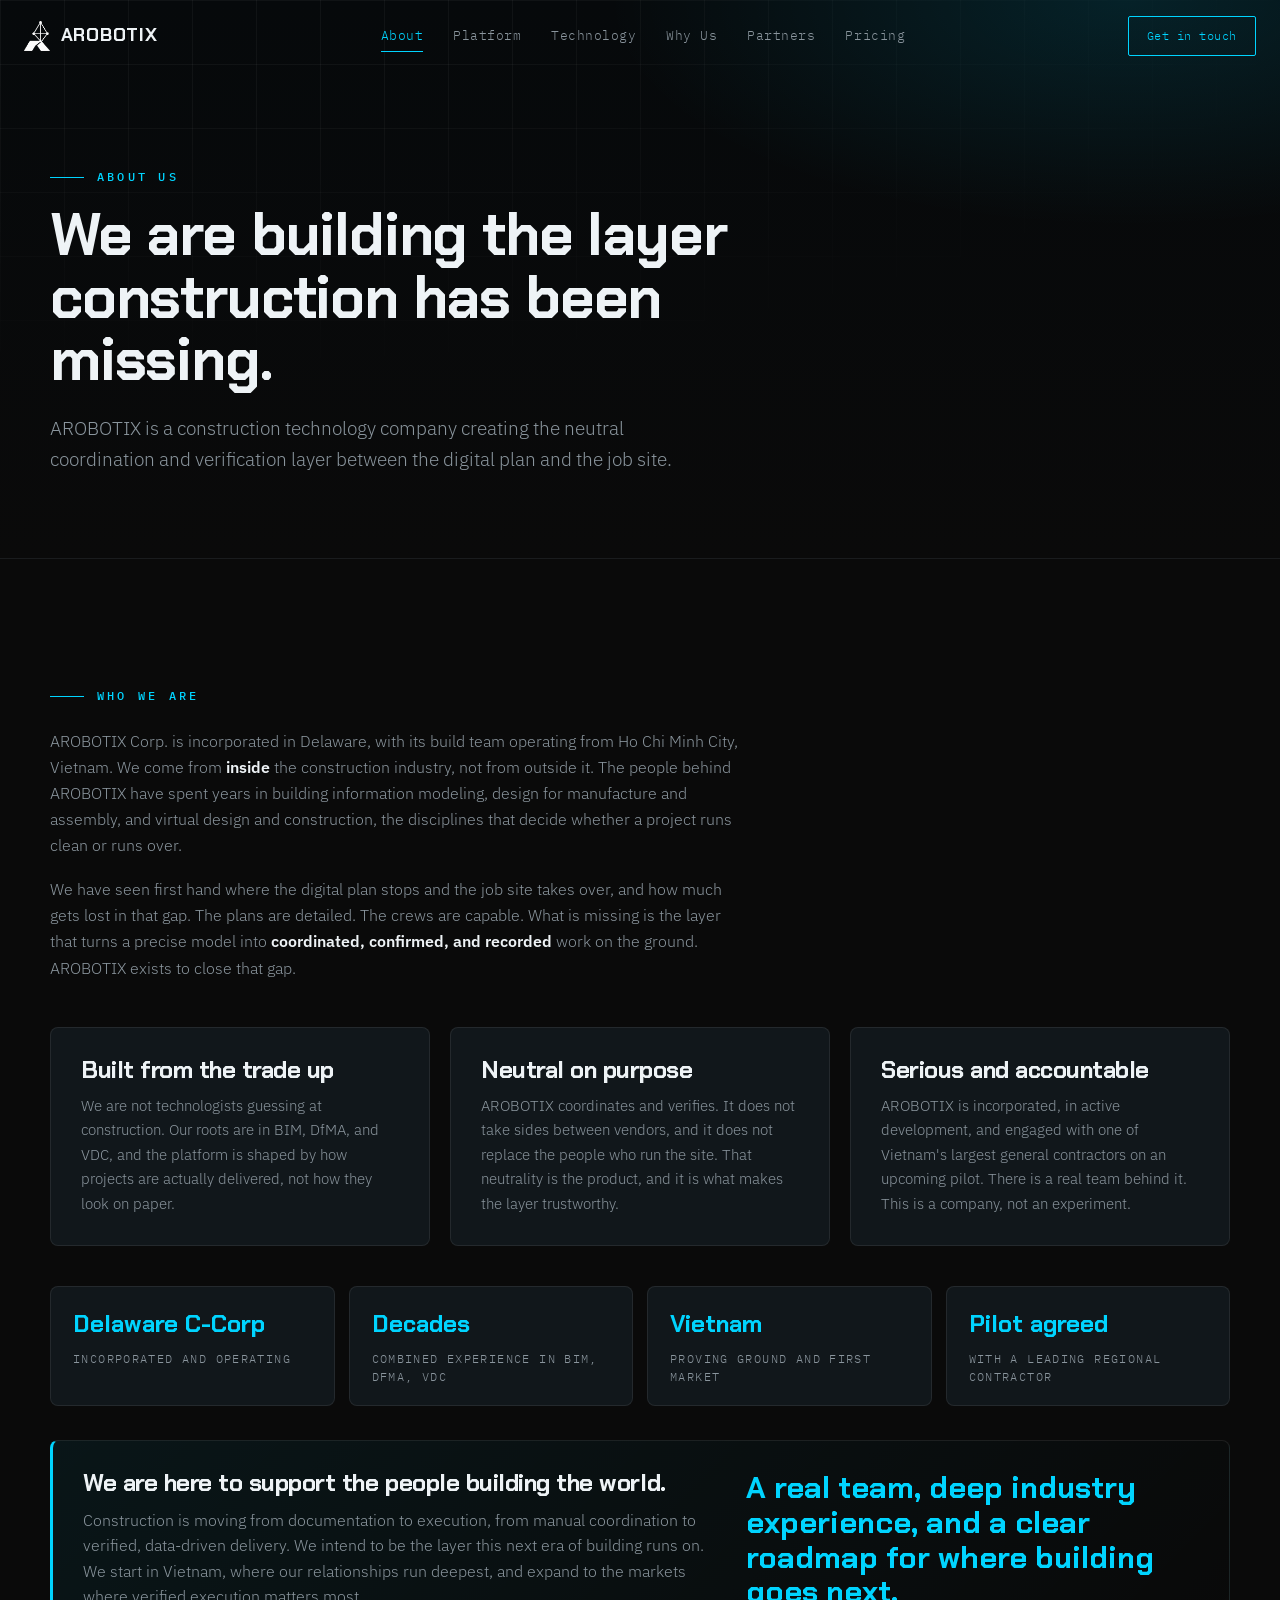
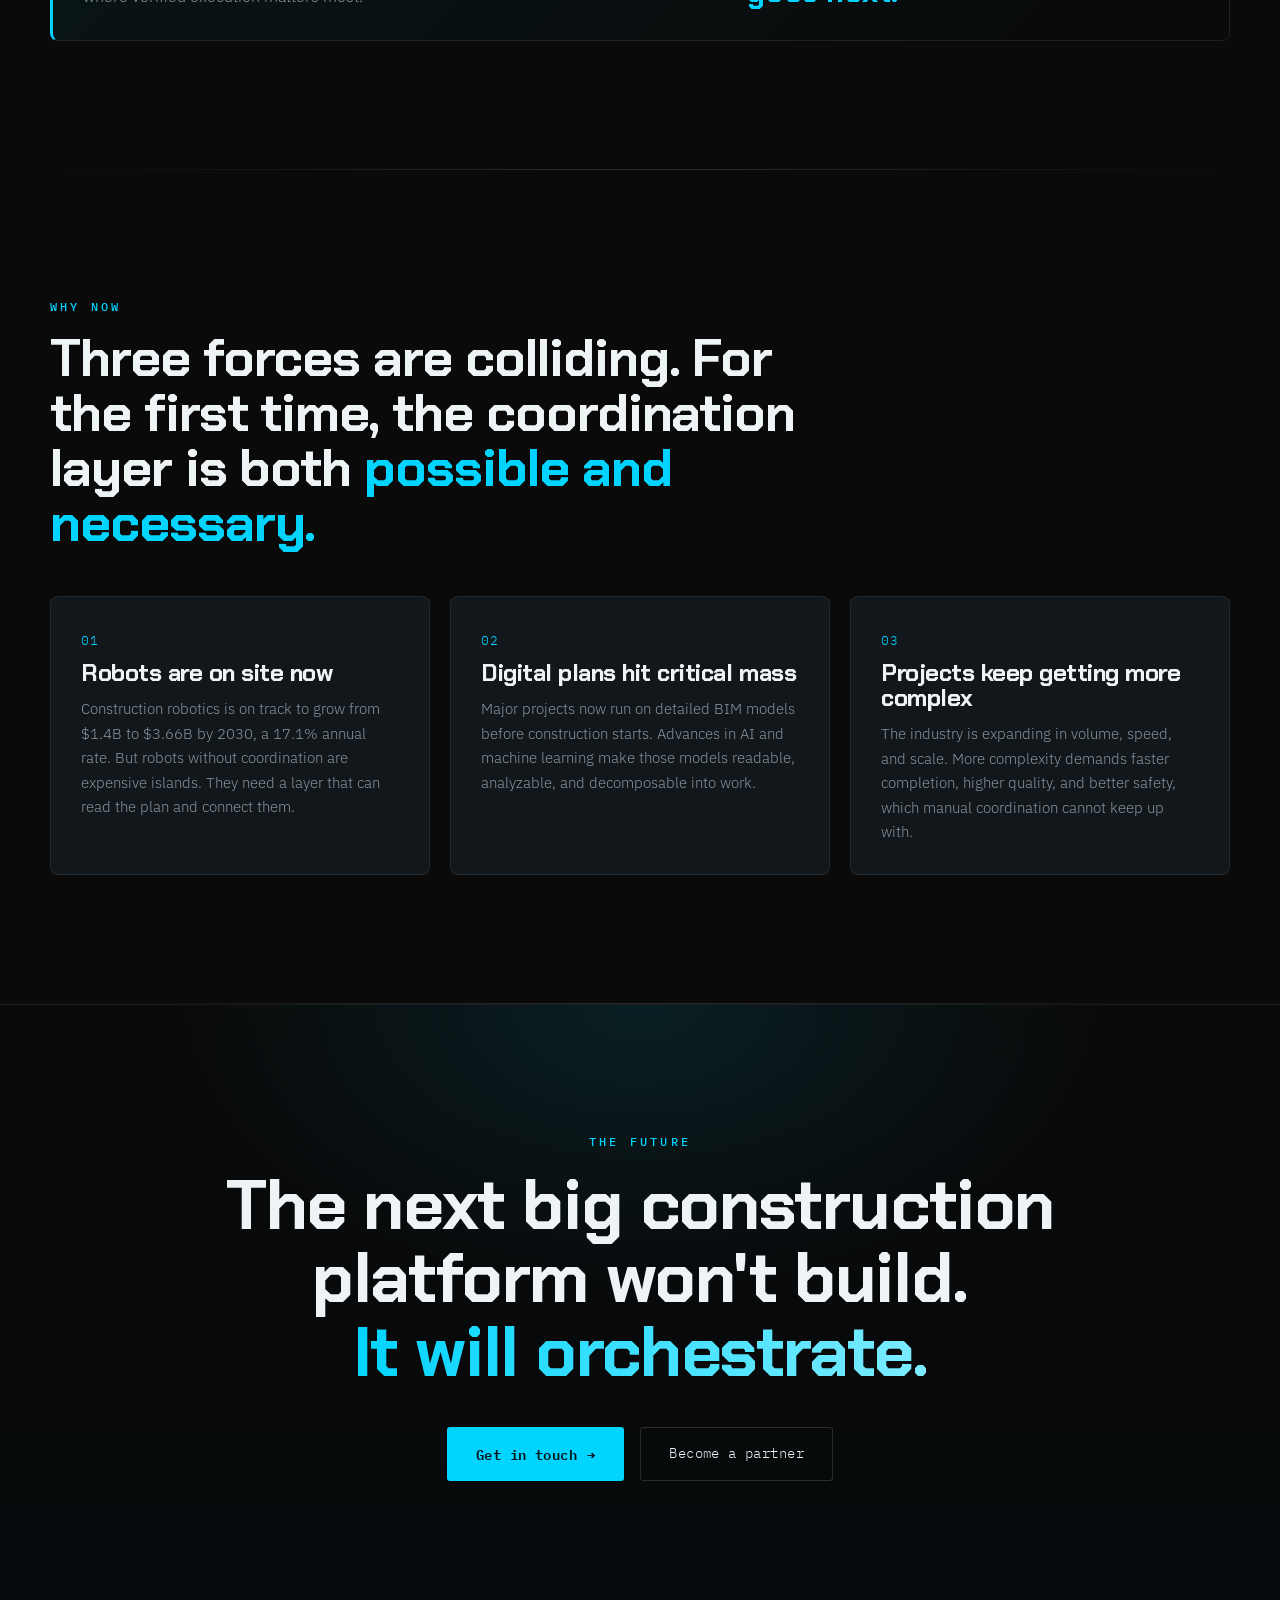
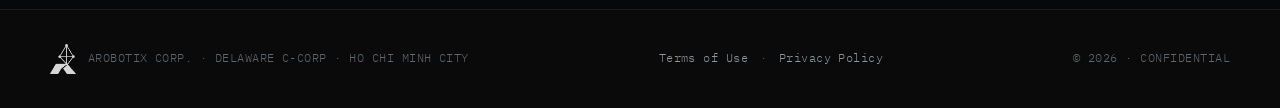
==== about.html @ 49798795 "Add files via upload" ====
<!DOCTYPE html>
<html lang="en">
<head>
<meta charset="UTF-8">
<meta name="viewport" content="width=device-width, initial-scale=1.0">
<title>AROBOTIX: About Us</title>
<meta name="description" content="Who we are: a construction technology company building the neutral coordination and verification layer between the digital plan and the job site.">
<!-- Favicon -->
<link rel="icon" type="image/svg+xml" href="icon.svg">
<link rel="icon" href="favicon.ico" sizes="any">
<link rel="icon" type="image/png" sizes="32x32" href="favicon-32.png">
<link rel="icon" type="image/png" sizes="16x16" href="favicon-16.png">
<link rel="icon" type="image/png" sizes="192x192" href="favicon-192.png">
<link rel="apple-touch-icon" sizes="180x180" href="apple-touch-icon.png">
<meta name="theme-color" content="#0a0a0a">

<!-- Open Graph (link preview) -->
<meta property="og:type" content="website">
<meta property="og:site_name" content="AROBOTIX">
<meta property="og:title" content="AROBOTIX: The Coordination Layer for Modern Construction">
<meta property="og:description" content="The plan says one thing, the site does another, and nobody can prove what happened. AROBOTIX is the neutral coordination and verification layer between the digital plan and the job site, creating a defensible record of what actually got built. As automation arrives on site, the same layer coordinates it too.">
<meta property="og:url" content="https://www.arobotix.com/">
<meta property="og:image" content="https://www.arobotix.com/arobotix-hero-poster.jpg">
<meta property="og:image:width" content="1280">
<meta property="og:image:height" content="720">
<meta property="og:image:alt" content="AROBOTIX: robots and machines on an automated construction site at night">

<!-- Twitter / X card -->
<meta name="twitter:card" content="summary_large_image">
<meta name="twitter:title" content="AROBOTIX: The Coordination Layer for Modern Construction">
<meta name="twitter:description" content="The neutral coordination and verification layer between the digital plan and the job site, with a defensible record of what actually got built.">
<meta name="twitter:image" content="https://www.arobotix.com/arobotix-hero-poster.jpg">
<link rel="preconnect" href="https://fonts.googleapis.com">
<link rel="preconnect" href="https://fonts.gstatic.com" crossorigin>
<link href="https://fonts.googleapis.com/css2?family=Chakra+Petch:wght@500;600;700&family=IBM+Plex+Mono:wght@400;500;600&family=IBM+Plex+Sans:wght@300;400;500;600&display=swap" rel="stylesheet">
<link rel="stylesheet" href="styles.css">
</head>
<body>
<!-- NAV -->
<nav id="nav">
  <a class="brand" href="index.html">
    <img src="arobotix-logo-white.png" alt="AROBOTIX logo">
    <span class="wordmark">AROBOTIX</span>
  </a>
  <div class="navlinks">
    <a href="about.html" class="active">About</a>
    <a href="platform.html">Platform</a>
    <a href="technology.html">Technology</a>
    <a href="why.html">Why Us</a>
    <a href="partners.html">Partners</a>
    <a href="pricing.html">Pricing</a>
  </div>
  <div class="nav-right">
    <a class="nav-cta" href="contact.html">Get in touch</a>
    <button class="nav-toggle" aria-label="Open menu" aria-expanded="false"><span></span><span></span><span></span></button>
  </div>
  <div class="mobile-menu" id="mobileMenu">
    <a href="about.html" class="active">About</a>
    <a href="platform.html">Platform</a>
    <a href="technology.html">Technology</a>
    <a href="why.html">Why Us</a>
    <a href="partners.html">Partners</a>
    <a href="pricing.html">Pricing</a>
    <a href="contact.html">Get in touch</a>
  </div>
</nav>
<!-- PAGE HERO -->
<header class="page-hero">
  <div class="wrap">
    <div class="kicker reveal in"><span class="ln"></span><span class="eyebrow">About Us</span></div>
    <h1 class="reveal in d1">We are building the layer construction has been missing.</h1>
    <p class="lead reveal in d2">AROBOTIX is a construction technology company creating the neutral coordination and verification layer between the digital plan and the job site.</p>
  </div>
</header>

<!-- WHO WE ARE -->
<section class="section">
  <div class="wrap">
    <div class="kicker reveal"><span class="ln"></span><span class="eyebrow">Who we are</span></div>
    <div class="prose reveal d1" style="margin-top:22px">
      <p>AROBOTIX Corp. is incorporated in Delaware, with its build team operating from Ho Chi Minh City, Vietnam. We come from <b>inside</b> the construction industry, not from outside it. The people behind AROBOTIX have spent years in building information modeling, design for manufacture and assembly, and virtual design and construction, the disciplines that decide whether a project runs clean or runs over.</p>
      <p>We have seen first hand where the digital plan stops and the job site takes over, and how much gets lost in that gap. The plans are detailed. The crews are capable. What is missing is the layer that turns a precise model into <b>coordinated, confirmed, and recorded</b> work on the ground. AROBOTIX exists to close that gap.</p>
    </div>

    <div class="grid g3" style="margin-top:46px">
      <div class="card reveal">
        <h3>Built from the trade up</h3>
        <p>We are not technologists guessing at construction. Our roots are in BIM, DfMA, and VDC, and the platform is shaped by how projects are actually delivered, not how they look on paper.</p>
      </div>
      <div class="card reveal d1">
        <h3>Neutral on purpose</h3>
        <p>AROBOTIX coordinates and verifies. It does not take sides between vendors, and it does not replace the people who run the site. That neutrality is the product, and it is what makes the layer trustworthy.</p>
      </div>
      <div class="card reveal d2">
        <h3>Serious and accountable</h3>
        <p>AROBOTIX is incorporated, in active development, and engaged with one of Vietnam's largest general contractors on an upcoming pilot. There is a real team behind it. This is a company, not an experiment.</p>
      </div>
    </div>

    <div class="statline reveal d1">
      <div class="s"><div class="k">Delaware C-Corp</div><div class="l">Incorporated and operating</div></div>
      <div class="s"><div class="k">Decades</div><div class="l">Combined experience in BIM, DfMA, VDC</div></div>
      <div class="s"><div class="k">Vietnam</div><div class="l">Proving ground and first market</div></div>
      <div class="s"><div class="k">Pilot agreed</div><div class="l">With a leading regional contractor</div></div>
    </div>

    <div class="gapbox reveal d1">
      <div>
        <h3 style="margin-bottom:12px">We are here to support the people building the world.</h3>
        <p style="color:var(--muted)">Construction is moving from documentation to execution, from manual coordination to verified, data-driven delivery. We intend to be the layer this next era of building runs on. We start in Vietnam, where our relationships run deepest, and expand to the markets where verified execution matters most.</p>
      </div>
      <div style="display:flex;align-items:center">
        <div class="big">A real team, deep industry experience, and a clear roadmap for where building goes next.</div>
      </div>
    </div>
  </div>
</section>

<div class="divider"></div>

<!-- WHY NOW -->
<section class="section" id="why">
  <div class="wrap">
    <div class="eyebrow reveal">Why Now</div>
    <h2 class="reveal d1" style="margin-top:14px;max-width:22ch">Three forces are colliding. For the first time, the coordination layer is both <span class="accent">possible and necessary.</span></h2>

    <div class="grid g3" style="margin-top:46px">
      <div class="card reveal">
        <span class="idx">01</span>
        <h3 style="margin-top:8px">Robots are on site now</h3>
        <p>Construction robotics is on track to grow from $1.4B to $3.66B by 2030, a 17.1% annual rate. But robots without coordination are expensive islands. They need a layer that can read the plan and connect them.</p>
      </div>
      <div class="card reveal d1">
        <span class="idx">02</span>
        <h3 style="margin-top:8px">Digital plans hit critical mass</h3>
        <p>Major projects now run on detailed BIM models before construction starts. Advances in AI and machine learning make those models readable, analyzable, and decomposable into work.</p>
      </div>
      <div class="card reveal d2">
        <span class="idx">03</span>
        <h3 style="margin-top:8px">Projects keep getting more complex</h3>
        <p>The industry is expanding in volume, speed, and scale. More complexity demands faster completion, higher quality, and better safety, which manual coordination cannot keep up with.</p>
      </div>
    </div>
  </div>
</section>

<div class="divider"></div>

<!-- CTA -->
<section class="section cta">
  <div class="wrap">
    <div class="eyebrow reveal" style="text-align:center">The Future</div>
    <h2 class="reveal d1" style="margin-top:18px">The next big construction platform won't build.<br><span class="grad">It will orchestrate.</span></h2>
    <div class="hero-actions reveal d2" style="justify-content:center;margin-top:38px">
      <a class="btn btn-primary" href="contact.html">Get in touch <span>&#8594;</span></a>
      <a class="btn btn-ghost" href="partners.html">Become a partner</a>
    </div>
  </div>
</section>
<footer>
  <div class="wrap">
    <span style="display:flex;align-items:center;gap:12px"><img src="arobotix-logo-white.png" alt="AROBOTIX" style="height:30px;width:auto;opacity:.85">AROBOTIX CORP. · DELAWARE C-CORP · HO CHI MINH CITY</span>
    <span class="legal"><a href="terms.html">Terms of Use</a> · <a href="privacy.html">Privacy Policy</a></span>
    <span>© 2026 · CONFIDENTIAL</span>
  </div>
</footer>
<script src="main.js"></script>
</body>
</html>
---- styles.css ----
:root{
  --bg:#0a0a0a;
  --bg-2:#0c1013;
  --surface:#11171b;
  --surface-2:#161d22;
  --line:rgba(255,255,255,.08);
  --line-2:rgba(255,255,255,.14);
  --accent:#00d4ff;
  --accent-deep:#0596b8;
  --text:#eef3f6;
  --muted:#8a959d;
  --muted-2:#5e676e;
  --danger:#ff5a6e;
  --ok:#39d98a;
  --maxw:1180px;
}
*{margin:0;padding:0;box-sizing:border-box}
html{scroll-behavior:smooth}
body{
  background:var(--bg);
  color:var(--text);
  font-family:'IBM Plex Sans',sans-serif;
  font-weight:300;
  line-height:1.6;
  -webkit-font-smoothing:antialiased;
  overflow-x:hidden;
}
::selection{background:var(--accent);color:#03161c}
a{color:inherit;text-decoration:none}
img{max-width:100%;display:block}

/* ---------- type ---------- */
.mono{font-family:'IBM Plex Mono',monospace}
.eyebrow{
  font-family:'IBM Plex Mono',monospace;
  font-size:.72rem;letter-spacing:.28em;text-transform:uppercase;
  color:var(--accent);font-weight:500;
}
h1,h2,h3{font-family:'Chakra Petch',sans-serif;font-weight:700;line-height:1.04;letter-spacing:-.02em}
h2{font-size:clamp(1.9rem,4.4vw,3.3rem)}
h3{font-size:clamp(1.15rem,2vw,1.5rem);font-weight:700}
.lead{font-size:clamp(1.02rem,1.5vw,1.22rem);color:var(--muted);font-weight:300;max-width:60ch}
.accent{color:var(--accent)}
.section{padding:clamp(70px,10vw,140px) 24px;position:relative}
.wrap{max-width:var(--maxw);margin:0 auto}
.divider{height:1px;background:linear-gradient(90deg,transparent,var(--line-2),transparent);max-width:var(--maxw);margin:0 auto}

/* ---------- reveal ---------- */
.reveal{opacity:0;transform:translateY(26px);transition:opacity .8s cubic-bezier(.2,.7,.2,1),transform .8s cubic-bezier(.2,.7,.2,1)}
.reveal.in{opacity:1;transform:none}
.reveal.d1{transition-delay:.08s}.reveal.d2{transition-delay:.16s}.reveal.d3{transition-delay:.24s}.reveal.d4{transition-delay:.32s}.reveal.d5{transition-delay:.4s}

/* ---------- nav ---------- */
nav{
  position:fixed;top:0;left:0;right:0;z-index:100;
  display:flex;align-items:center;justify-content:space-between;
  padding:16px 24px;
  transition:background .4s,backdrop-filter .4s,border-color .4s;
  border-bottom:1px solid transparent;
}
nav.scrolled{background:rgba(10,10,10,.72);backdrop-filter:blur(14px);border-bottom:1px solid var(--line)}
.brand{display:flex;align-items:center;gap:11px;font-family:'Chakra Petch',sans-serif;font-weight:700;letter-spacing:.04em;font-size:1.15rem}
.brand img{height:30px;width:auto;display:block}
.navlinks{display:flex;gap:30px;align-items:center}
.navlinks a{font-family:'IBM Plex Mono',monospace;font-size:.8rem;letter-spacing:.04em;color:var(--muted);transition:color .25s;position:relative}
.navlinks a::after{content:"";position:absolute;left:0;bottom:-6px;height:1px;width:0;background:var(--accent);transition:width .3s}
.navlinks a:hover{color:var(--text)}
.navlinks a:hover::after{width:100%}
.nav-cta{
  font-family:'IBM Plex Mono',monospace;font-size:.78rem;letter-spacing:.04em;
  border:1px solid var(--accent);color:var(--accent);padding:9px 18px;border-radius:2px;
  transition:all .25s;
}
.nav-cta:hover{background:var(--accent);color:#03161c;box-shadow:0 0 24px rgba(0,212,255,.4)}
@media(max-width:860px){.navlinks{display:none}}
@media(max-width:600px){
  nav{padding:12px 16px;gap:10px}
  .brand{font-size:1rem;gap:8px;min-width:0;flex:0 1 auto;overflow:hidden}
  .brand img{height:24px}
  .brand .wordmark{white-space:nowrap}
  .nav-cta{padding:8px 13px;font-size:.7rem;flex:0 0 auto;white-space:nowrap}
}
@media(max-width:380px){
  .brand .wordmark{display:none}
}

/* ---------- hero ---------- */
.hero{position:relative;min-height:100vh;display:flex;align-items:center;overflow:hidden}
.hero-media{position:absolute;inset:0;z-index:0}
.hero-media video,.hero-media .poster{
  position:absolute;inset:0;width:100%;height:100%;object-fit:cover;
}
.hero-media .poster{
  background:#06090b url('arobotix-hero-poster.jpg') center/cover no-repeat;
}
.hero-media::after{
  content:"";position:absolute;inset:0;
  background:
    radial-gradient(120% 80% at 75% 20%,rgba(0,212,255,.10),transparent 55%),
    linear-gradient(180deg,rgba(10,10,10,.55) 0%,rgba(10,10,10,.35) 35%,rgba(10,10,10,.78) 78%,var(--bg) 100%),
    linear-gradient(90deg,rgba(10,10,10,.85) 0%,rgba(10,10,10,.2) 55%,transparent 100%);
}
.hero-grid{position:absolute;inset:0;z-index:1;opacity:.5;
  background-image:linear-gradient(var(--line) 1px,transparent 1px),linear-gradient(90deg,var(--line) 1px,transparent 1px);
  background-size:64px 64px;
  mask-image:radial-gradient(120% 90% at 30% 40%,#000 30%,transparent 75%);
}
.scan{position:absolute;left:0;right:0;height:1px;z-index:1;
  background:linear-gradient(90deg,transparent,rgba(0,212,255,.55),transparent);
  animation:scan 7s linear infinite;opacity:.5}
@keyframes scan{0%{top:8%}100%{top:92%}}
.hero-inner{position:relative;z-index:2;max-width:var(--maxw);margin:0 auto;width:100%;padding:0 24px}
.hero-tag{display:flex;align-items:center;gap:14px;margin-bottom:26px}
.hero-tag .dot{width:7px;height:7px;border-radius:50%;background:var(--accent);box-shadow:0 0 14px var(--accent);animation:pulse 2.2s infinite}
.hero-tags{display:flex;flex-wrap:wrap;align-items:center;gap:6px 0;margin-top:30px;font-family:'IBM Plex Mono',monospace;font-size:.7rem;letter-spacing:.2em;text-transform:uppercase;color:var(--muted)}
.hero-tags .dot{width:7px;height:7px;border-radius:50%;background:var(--accent);box-shadow:0 0 14px var(--accent);animation:pulse 2.2s infinite;margin-right:14px;flex:0 0 auto}
.hero-tags b{font-weight:400;white-space:nowrap}
.hero-tags b:not(:last-child)::after{content:"·";color:var(--accent);margin:0 11px}
@keyframes pulse{0%,100%{opacity:1}50%{opacity:.35}}
.hero h1{font-size:clamp(2.1rem,5.4vw,4.1rem);max-width:28ch}
.hero h1 .grad{
  background:linear-gradient(100deg,var(--accent),#7eecff 60%,var(--accent));
  -webkit-background-clip:text;background-clip:text;color:transparent;
}
.hero-sub{margin-top:30px;font-size:clamp(1.02rem,1.7vw,1.32rem);color:#cdd6dc;max-width:62ch;font-weight:300}
.hero-sub b{color:var(--text);font-weight:600}
.hero-actions{margin-top:42px;display:flex;gap:16px;flex-wrap:wrap}
.btn{font-family:'IBM Plex Mono',monospace;font-size:.85rem;letter-spacing:.03em;padding:15px 28px;border-radius:3px;transition:all .25s;cursor:pointer;border:1px solid transparent;display:inline-flex;align-items:center;gap:10px}
.btn-primary{background:var(--accent);color:#03161c;font-weight:600}
.btn-primary:hover{box-shadow:0 0 30px rgba(0,212,255,.45);transform:translateY(-2px)}
.btn-ghost{border-color:var(--line-2);color:var(--text)}
.btn-ghost:hover{border-color:var(--accent);color:var(--accent)}
.hero-strip{position:absolute;bottom:0;left:0;right:0;z-index:2;border-top:1px solid var(--line);background:rgba(8,8,8,.4);backdrop-filter:blur(6px)}
.hero-strip .row{max-width:var(--maxw);margin:0 auto;display:flex;flex-wrap:wrap;gap:8px 30px;padding:16px 24px;font-family:'IBM Plex Mono',monospace;font-size:.72rem;letter-spacing:.18em;color:var(--muted);text-transform:uppercase}
.hero-strip .row span{display:flex;align-items:center;gap:30px}
.hero-strip .row b{color:var(--accent);font-weight:500}
.scroll-cue{position:absolute;bottom:64px;left:50%;transform:translateX(-50%);z-index:2;font-family:'IBM Plex Mono',monospace;font-size:.66rem;letter-spacing:.3em;color:var(--muted);text-transform:uppercase;display:flex;flex-direction:column;align-items:center;gap:8px;animation:bob 2.4s ease-in-out infinite}
@keyframes bob{0%,100%{transform:translate(-50%,0)}50%{transform:translate(-50%,8px)}}
@media(max-width:860px){.scroll-cue,.hero-strip{display:none}}
@media(max-width:860px){
  .hero{align-items:flex-start}
  .hero-inner{padding-top:104px;padding-bottom:60px}
}

/* ---------- cards ---------- */
.grid{display:grid;gap:20px}
.g3{grid-template-columns:repeat(3,1fr)}
.g2{grid-template-columns:repeat(2,1fr)}
@media(max-width:860px){.g3,.g2{grid-template-columns:1fr}}
.card{
  background:var(--surface);border:1px solid var(--line);border-radius:8px;padding:30px;
  position:relative;overflow:hidden;transition:transform .35s,border-color .35s,background .35s;
}
.card::before{content:"";position:absolute;top:0;left:0;right:0;height:1px;background:linear-gradient(90deg,transparent,var(--accent),transparent);opacity:0;transition:opacity .35s}
.card:hover{transform:translateY(-6px);border-color:var(--line-2);background:var(--surface-2)}
.card:hover::before{opacity:1}
.card .ic{width:42px;height:42px;border-radius:7px;display:flex;align-items:center;justify-content:center;background:rgba(0,212,255,.1);border:1px solid rgba(0,212,255,.25);margin-bottom:18px;color:var(--accent)}
.card h3{margin-bottom:10px}
.card p{color:var(--muted);font-size:.96rem}
.idx{font-family:'IBM Plex Mono',monospace;color:var(--accent);font-size:.8rem;letter-spacing:.1em}

/* ---------- problem ---------- */
.gapbox{margin-top:34px;background:linear-gradient(135deg,rgba(0,212,255,.06),transparent);border:1px solid var(--line);border-left:3px solid var(--accent);border-radius:8px;padding:30px;display:grid;grid-template-columns:1.4fr 1fr;gap:30px}
@media(max-width:860px){.gapbox{grid-template-columns:1fr}}
.gapbox .big{font-family:'Chakra Petch',sans-serif;font-weight:700;font-size:clamp(1.3rem,2.4vw,1.9rem);line-height:1.15;color:var(--accent)}

/* ---------- solution diagram ---------- */
.sol{display:grid;grid-template-columns:.85fr 1.15fr;gap:50px;align-items:center}
.sol-section{overflow:hidden}
.sol-media{position:absolute;inset:0;z-index:0}
.sol-media video,.sol-media .poster{position:absolute;inset:0;width:100%;height:100%;object-fit:cover}
.sol-media video{filter:contrast(1.07) saturate(1.1) brightness(1.07)}
.sol-media .poster{background:#06090b url('arobotix-solution-poster-v2.jpg') center/cover no-repeat}
.sol-media::after{content:"";position:absolute;inset:0;background:linear-gradient(180deg,rgba(10,10,10,.82) 0%,rgba(10,10,10,.5) 16%,rgba(10,10,10,.44) 50%,rgba(10,10,10,.5) 84%,rgba(10,10,10,.82) 100%),radial-gradient(120% 80% at 82% 28%,rgba(0,212,255,.08),transparent 55%)}
.sol-section .wrap{position:relative;z-index:1}
.sol-copy{background:rgba(8,11,13,.5);backdrop-filter:blur(4px);-webkit-backdrop-filter:blur(4px);border:1px solid var(--line);border-radius:12px;padding:26px}
@media(max-width:900px){.sol-copy{padding:20px}}
@media(max-width:900px){.sol{grid-template-columns:1fr;gap:34px}}
.flow{display:flex;flex-direction:column;gap:14px}
.flow-node{border:1px solid var(--line);border-radius:8px;padding:18px 22px;text-align:center;background:var(--surface);transition:all .3s;position:relative}
.flow-node .k{font-family:'IBM Plex Mono',monospace;font-size:.68rem;letter-spacing:.22em;text-transform:uppercase;color:var(--muted)}
.flow-node .v{font-family:'Chakra Petch',sans-serif;font-weight:700;font-size:1.25rem;margin-top:4px}
.flow-node.core{border-color:var(--accent);background:linear-gradient(135deg,rgba(0,212,255,.12),rgba(0,212,255,.02));box-shadow:0 0 40px rgba(0,212,255,.12)}
.flow-node.core .v{color:var(--accent)}
.flow-node:hover{transform:scale(1.02);border-color:var(--line-2)}
.flow-node.core:hover{box-shadow:0 0 60px rgba(0,212,255,.22)}
.flow-arrow{text-align:center;color:var(--accent);font-size:1.1rem;opacity:.7}
.flow-out{display:flex;gap:10px}
.flow-out .chip{flex:1;border:1px solid var(--line);border-radius:7px;padding:12px;text-align:center;font-family:'IBM Plex Mono',monospace;font-size:.78rem;color:var(--muted);transition:all .3s}
.flow-out .chip:hover{border-color:var(--accent);color:var(--accent)}
.sol-list{display:flex;flex-direction:column;gap:8px;margin-top:24px}
.sol-list .it{display:flex;gap:16px;padding:16px 0;border-bottom:1px solid var(--line);transition:padding-left .3s}
.sol-list .it:hover{padding-left:8px}
.sol-list .it .n{font-family:'IBM Plex Mono',monospace;color:var(--accent);font-size:.8rem;min-width:30px;padding-top:3px}
.sol-list .it h4{font-family:'Chakra Petch',sans-serif;font-weight:700;font-size:1.02rem;margin-bottom:2px}
.sol-list .it p{color:var(--muted);font-size:.9rem}

/* ---------- flywheel / how ---------- */
.steps{display:grid;grid-template-columns:repeat(3,1fr);gap:18px}
@media(max-width:860px){.steps{grid-template-columns:1fr}}
.step{border:1px solid var(--line);border-radius:8px;padding:26px;background:var(--surface);transition:all .35s;cursor:default;position:relative;overflow:hidden}
.step .num{font-family:'Chakra Petch',sans-serif;font-weight:700;font-size:2.4rem;color:rgba(255,255,255,.07);position:absolute;top:14px;right:18px;transition:color .35s}
.step:hover{border-color:var(--accent);transform:translateY(-5px);background:var(--surface-2)}
.step:hover .num{color:rgba(0,212,255,.22)}
.step h4{font-family:'Chakra Petch',sans-serif;font-weight:700;margin-bottom:8px;display:flex;align-items:center;gap:10px}
.step h4 .d{width:6px;height:6px;border-radius:50%;background:var(--accent);box-shadow:0 0 10px var(--accent)}
.step p{color:var(--muted);font-size:.92rem}

/* ---------- tech explorer ---------- */
.tech-tabs{display:flex;flex-wrap:wrap;gap:8px;margin-bottom:30px}
.tech-tab{font-family:'IBM Plex Mono',monospace;font-size:.82rem;letter-spacing:.02em;padding:12px 18px;border:1px solid var(--line);border-radius:4px;color:var(--muted);cursor:pointer;transition:all .25s;background:transparent}
.tech-tab:hover{color:var(--text);border-color:var(--line-2)}
.tech-tab.active{color:#03161c;background:var(--accent);border-color:var(--accent);font-weight:600}
.tech-panel{display:none;animation:fade .5s}
.tech-panel.active{display:grid}
@keyframes fade{from{opacity:0;transform:translateY(10px)}to{opacity:1;transform:none}}
.tech-panel{grid-template-columns:1.1fr .9fr;gap:40px;align-items:center}
@media(max-width:900px){.tech-panel{grid-template-columns:1fr;gap:28px}}
.tech-panel .ph{font-family:'IBM Plex Mono',monospace;font-size:.72rem;letter-spacing:.2em;color:var(--accent);text-transform:uppercase;margin-bottom:14px;display:flex;gap:12px;align-items:center}
.tech-panel .ph .pill{border:1px solid rgba(0,212,255,.4);border-radius:20px;padding:3px 12px;font-size:.66rem}
.tech-panel h3{font-size:clamp(1.4rem,2.6vw,2rem);margin-bottom:14px}
.tech-panel p{color:var(--muted);margin-bottom:14px}
.tech-spec{border:1px solid var(--line);border-radius:8px;overflow:hidden;background:var(--surface)}
.tech-spec .hd{font-family:'IBM Plex Mono',monospace;font-size:.72rem;letter-spacing:.18em;text-transform:uppercase;color:var(--muted);padding:14px 18px;border-bottom:1px solid var(--line);background:var(--bg-2)}
.tech-spec .li{display:flex;justify-content:space-between;gap:16px;padding:14px 18px;border-bottom:1px solid var(--line);font-size:.88rem}
.tech-spec .li:last-child{border-bottom:none}
.tech-spec .li .key{color:var(--muted);font-family:'IBM Plex Mono',monospace;font-size:.8rem}
.tech-spec .li .val{color:var(--text);text-align:right}
.codeblock{font-family:'IBM Plex Mono',monospace;font-size:.78rem;line-height:1.8;color:var(--muted);background:var(--bg-2);border:1px solid var(--line);border-radius:8px;padding:20px;overflow:auto}
.codeblock .c{color:var(--muted-2)}
.codeblock .k{color:var(--accent)}
.codeblock .s{color:#9fe6b3}

/* ---------- compare table ---------- */
.ctable{width:100%;border-collapse:collapse;border:1px solid var(--line);border-radius:8px;overflow:hidden}
.ctable th{font-family:'IBM Plex Mono',monospace;font-size:.74rem;letter-spacing:.14em;text-transform:uppercase;text-align:left;padding:18px 22px;border-bottom:1px solid var(--line)}
.ctable th.ax{color:var(--accent)}
.ctable td{padding:18px 22px;border-bottom:1px solid var(--line);font-size:.94rem;vertical-align:top}
.ctable tr:last-child td{border-bottom:none}
.ctable tr{transition:background .25s}
.ctable tbody tr:hover{background:rgba(0,212,255,.04)}
.ctable .old{color:var(--muted)}
.ctable .new{color:var(--text)}
.ctable .new::before{content:"→ ";color:var(--accent)}
.ctable.risks td:first-child{color:var(--accent);font-weight:500;width:34%}
.ctable.risks td{color:var(--muted)}

/* ---------- market / charts ---------- */
.mstats{display:grid;grid-template-columns:repeat(auto-fit,minmax(210px,1fr));gap:18px;margin-bottom:46px}
.mstat{border:1px solid var(--line);border-radius:8px;padding:28px;background:var(--surface);transition:all .35s}
.mstat:hover{border-color:var(--accent);transform:translateY(-4px)}
.mstat .v{font-family:'Chakra Petch',sans-serif;font-weight:700;font-size:clamp(2.2rem,4.5vw,3.2rem);color:var(--text);line-height:1}
.mstat .l{color:var(--accent);font-weight:500;margin-top:10px}
.mstat .s{color:var(--muted);font-size:.85rem;margin-top:4px}
.charts{display:grid;grid-template-columns:1fr 1fr;gap:20px}
@media(max-width:860px){.charts{grid-template-columns:1fr}}
.chartcard{border:1px solid var(--line);border-radius:8px;padding:26px;background:var(--surface)}
.chartcard h4{font-family:'Chakra Petch',sans-serif;font-weight:700;margin-bottom:6px}
.chartcard .cap{color:var(--muted);font-size:.84rem;margin-bottom:18px}
.chartwrap{position:relative;height:240px}

/* ---------- audience toggle ---------- */
.aud-switch{display:inline-flex;border:1px solid var(--line);border-radius:6px;overflow:hidden;margin-bottom:34px}
.aud-switch button{font-family:'IBM Plex Mono',monospace;font-size:.82rem;padding:13px 24px;background:transparent;color:var(--muted);border:none;cursor:pointer;transition:all .25s}
.aud-switch button.active{background:var(--accent);color:#03161c;font-weight:600}
.aud-view{display:none}
.aud-view.active{display:block;animation:fade .5s}

/* ---------- moat ---------- */
.flywheel{display:flex;flex-wrap:wrap;align-items:center;gap:14px;margin:30px 0;font-family:'IBM Plex Mono',monospace;font-size:.86rem}
.flywheel .fw{border:1px solid var(--line);border-radius:30px;padding:11px 20px;transition:all .3s}
.flywheel .fw:hover{border-color:var(--accent);color:var(--accent);box-shadow:0 0 20px rgba(0,212,255,.18)}
.flywheel .ar{color:var(--accent)}

/* ---------- team ---------- */
.team-grid{display:grid;grid-template-columns:repeat(3,1fr);gap:18px}
@media(max-width:860px){.team-grid{grid-template-columns:1fr}}
.adv-grid{display:grid;grid-template-columns:repeat(2,1fr);gap:18px;margin-top:18px}
@media(max-width:860px){.adv-grid{grid-template-columns:1fr}}
.member .role{color:var(--accent);font-family:'IBM Plex Mono',monospace;font-size:.78rem;letter-spacing:.04em;margin:2px 0 10px}

/* ---------- CTA ---------- */
.cta{background:linear-gradient(180deg,var(--bg),#06090b);border-top:1px solid var(--line);text-align:center;position:relative;overflow:hidden}
.cta::before{content:"";position:absolute;inset:0;background:radial-gradient(60% 80% at 50% 0%,rgba(0,212,255,.1),transparent 60%)}
.cta .wrap{position:relative;z-index:1}
.cta h2{font-size:clamp(2.2rem,6vw,4.4rem);max-width:18ch;margin:0 auto}
.cta h2 .grad{background:linear-gradient(100deg,var(--accent),#7eecff);-webkit-background-clip:text;background-clip:text;color:transparent}
.contact{display:flex;gap:22px;justify-content:center;flex-wrap:wrap;margin-top:34px;font-family:'IBM Plex Mono',monospace;font-size:.86rem;color:var(--muted)}
.contact a:hover{color:var(--accent)}

/* ---------- footer ---------- */
footer{border-top:1px solid var(--line);padding:34px 24px;background:var(--bg)}
footer .wrap{display:flex;justify-content:space-between;align-items:center;flex-wrap:wrap;gap:16px;font-family:'IBM Plex Mono',monospace;font-size:.74rem;color:var(--muted-2);letter-spacing:.04em}
footer a{color:var(--muted)}
footer a:hover{color:var(--accent)}
footer .legal a{margin:0 4px}

.note{font-family:'IBM Plex Mono',monospace;font-size:.72rem;color:var(--muted-2);letter-spacing:.06em;margin-top:14px}
ul.tick{list-style:none;margin-top:18px;display:flex;flex-direction:column;gap:12px}
ul.tick li{display:flex;gap:12px;color:var(--muted);font-size:.95rem}
ul.tick li::before{content:"▪";color:var(--accent);font-size:.7rem;margin-top:7px}
/* pricing plans */
.plans{display:grid;grid-template-columns:repeat(auto-fit,minmax(240px,1fr));gap:18px;margin-top:40px}
.plan{display:flex;flex-direction:column;background:var(--surface);border:1px solid var(--line);border-radius:10px;padding:28px;transition:transform .35s,border-color .35s,background .35s;position:relative}
.plan:hover{transform:translateY(-6px);border-color:var(--line-2);background:var(--surface-2)}
.plan.feat{border-color:var(--accent);box-shadow:0 0 40px rgba(0,212,255,.1)}
.plan .tier{font-family:'IBM Plex Mono',monospace;font-size:.7rem;letter-spacing:.16em;text-transform:uppercase;color:var(--accent)}
.plan h3{font-size:1.3rem;margin:8px 0 4px}
.plan .who{color:var(--muted);font-size:.88rem;margin-bottom:16px;min-height:40px}
.plan .price{font-family:'Chakra Petch',sans-serif;font-weight:700;font-size:1.1rem;color:var(--text);margin-bottom:18px;padding-bottom:18px;border-bottom:1px solid var(--line)}
.plan ul{list-style:none;display:flex;flex-direction:column;gap:10px;margin:0 0 24px;flex:1}
.plan ul li{display:flex;gap:10px;color:var(--muted);font-size:.9rem}
.plan ul li::before{content:"\2713";color:var(--accent);font-weight:600}
.plan .badge{position:absolute;top:16px;right:16px;font-family:'IBM Plex Mono',monospace;font-size:.6rem;letter-spacing:.1em;text-transform:uppercase;color:#03161c;background:var(--accent);padding:4px 10px;border-radius:20px}
.plan .pbtn{display:block;text-align:center;font-family:'IBM Plex Mono',monospace;font-size:.82rem;padding:12px;border-radius:5px;border:1px solid var(--line-2);color:var(--text);transition:all .25s}
.plan .pbtn:hover{border-color:var(--accent);color:var(--accent)}
.plan.feat .pbtn{background:var(--accent);color:#03161c;border-color:var(--accent);font-weight:600}
.plan.feat .pbtn:hover{box-shadow:0 0 24px rgba(0,212,255,.4);color:#03161c}
/* hardware roadmap */
.hw-head{margin-top:62px;padding-top:50px;border-top:1px solid var(--line)}
.hw-tabs{display:flex;flex-wrap:wrap;gap:8px;margin-bottom:30px}
.hw-tab{font-family:'IBM Plex Mono',monospace;font-size:.82rem;letter-spacing:.02em;padding:12px 18px;border:1px solid var(--line);border-radius:4px;color:var(--muted);cursor:pointer;transition:all .25s;background:transparent}
.hw-tab:hover{color:var(--text);border-color:var(--line-2)}
.hw-tab.active{color:#03161c;background:var(--accent);border-color:var(--accent);font-weight:600}
.hw-panel{display:none;animation:fade .5s;grid-template-columns:1.1fr .9fr;gap:40px;align-items:center}
.hw-panel.active{display:grid}
@media(max-width:900px){.hw-panel{grid-template-columns:1fr;gap:26px}}
.hw-panel .ph{font-family:'IBM Plex Mono',monospace;font-size:.72rem;letter-spacing:.2em;color:var(--accent);text-transform:uppercase;margin-bottom:14px;display:flex;gap:12px;align-items:center;flex-wrap:wrap}
.hw-panel .ph .pill{border:1px solid rgba(0,212,255,.4);border-radius:20px;padding:3px 12px;font-size:.66rem}
.hw-panel h3{font-size:clamp(1.3rem,2.4vw,1.8rem);margin-bottom:14px}
.hw-panel p{color:var(--muted);margin-bottom:14px}
.hw-img{width:100%;border:1px solid var(--line);border-radius:10px;cursor:zoom-in;transition:border-color .3s,transform .3s;display:block}
.hw-img:hover{border-color:var(--accent);transform:scale(1.01)}
.hw-cap{font-family:'IBM Plex Mono',monospace;font-size:.72rem;color:var(--muted);margin-top:10px;text-align:center}
.lightbox{position:fixed;inset:0;z-index:300;display:none;align-items:center;justify-content:center;background:rgba(5,7,9,.93);backdrop-filter:blur(6px);padding:24px;cursor:zoom-out}
.lightbox.open{display:flex}
.lightbox img{max-width:96%;max-height:92%;border-radius:10px;border:1px solid var(--line-2);box-shadow:0 0 60px rgba(0,0,0,.6)}
.lightbox .lb-close{position:absolute;top:20px;right:26px;font-size:2.2rem;color:var(--muted);cursor:pointer;line-height:1}
.lightbox .lb-close:hover{color:var(--accent)}

/* ============ MULTI-PAGE ADDITIONS ============ */
/* nav: active + right group + mobile */
.nav-right{display:flex;align-items:center;gap:14px}
.navlinks a.active{color:var(--accent)}
.navlinks a.active::after{width:100%}
.nav-toggle{display:none;flex-direction:column;gap:5px;background:none;border:0;cursor:pointer;padding:6px;margin:-6px}
.nav-toggle span{width:22px;height:2px;background:var(--text);transition:transform .3s,opacity .3s;display:block}
.nav-toggle.open span:nth-child(1){transform:translateY(7px) rotate(45deg)}
.nav-toggle.open span:nth-child(2){opacity:0}
.nav-toggle.open span:nth-child(3){transform:translateY(-7px) rotate(-45deg)}
.mobile-menu{display:none;position:fixed;top:58px;left:0;right:0;z-index:99;background:rgba(10,10,10,.97);backdrop-filter:blur(16px);border-bottom:1px solid var(--line);flex-direction:column;padding:10px 24px 18px}
.mobile-menu a{font-family:'IBM Plex Mono',monospace;font-size:.94rem;letter-spacing:.03em;color:var(--muted);padding:14px 2px;border-bottom:1px solid var(--line)}
.mobile-menu a:last-child{border-bottom:0;color:var(--accent);margin-top:4px}
.mobile-menu a.active{color:var(--text)}
.mobile-menu.open{display:flex}
@media(max-width:860px){.nav-toggle{display:flex}}

/* page hero (compact, for inner pages) */
.page-hero{position:relative;padding:clamp(120px,18vw,168px) 24px clamp(54px,8vw,84px);overflow:hidden;border-bottom:1px solid var(--line);background:linear-gradient(180deg,#06090b,var(--bg))}
.page-hero::before{content:"";position:absolute;inset:0;z-index:0;background-image:linear-gradient(var(--line) 1px,transparent 1px),linear-gradient(90deg,var(--line) 1px,transparent 1px);background-size:64px 64px;mask-image:radial-gradient(120% 95% at 18% 0%,#000 18%,transparent 72%);-webkit-mask-image:radial-gradient(120% 95% at 18% 0%,#000 18%,transparent 72%);opacity:.55}
.page-hero::after{content:"";position:absolute;inset:0;z-index:0;background:radial-gradient(70% 70% at 88% 0%,rgba(0,212,255,.12),transparent 58%)}
.page-hero .wrap{position:relative;z-index:1}
.page-hero h1{font-family:'Chakra Petch',sans-serif;font-weight:700;font-size:clamp(2.1rem,5vw,3.7rem);line-height:1.05;letter-spacing:-.02em;max-width:22ch;margin-top:18px}
.page-hero .lead{margin-top:22px}
.page-hero .grad{background:linear-gradient(100deg,var(--accent),#7eecff 60%,var(--accent));-webkit-background-clip:text;background-clip:text;color:transparent}
.kicker{display:flex;align-items:center;gap:13px}
.kicker .ln{width:34px;height:1px;background:var(--accent);flex:0 0 auto}
.kicker .eyebrow{margin:0}

/* clickable cards (home) */
a.card{display:block}
a.card .more{margin-top:16px;font-family:'IBM Plex Mono',monospace;font-size:.8rem;color:var(--accent);display:inline-flex;gap:7px;align-items:center}
a.card:hover .more{gap:11px}

/* prose blocks (about/contact) */
.prose{max-width:70ch}
.prose p{color:var(--muted);margin-top:18px;font-size:1.02rem}
.prose p b{color:var(--text);font-weight:600}
.statline{display:flex;flex-wrap:wrap;gap:14px;margin-top:40px}
.statline .s{border:1px solid var(--line);border-radius:8px;padding:18px 22px;background:var(--surface);flex:1 1 200px}
.statline .s .k{font-family:'Chakra Petch',sans-serif;font-weight:700;font-size:1.5rem;color:var(--accent)}
.statline .s .l{font-family:'IBM Plex Mono',monospace;font-size:.72rem;letter-spacing:.12em;text-transform:uppercase;color:var(--muted);margin-top:6px}

/* contact panel */
.contact-card{border:1px solid var(--line);border-left:3px solid var(--accent);border-radius:10px;padding:34px;background:linear-gradient(135deg,rgba(0,212,255,.05),transparent);max-width:560px}
.contact-card .em{font-family:'Chakra Petch',sans-serif;font-weight:700;font-size:clamp(1.3rem,3vw,1.9rem);color:var(--accent);margin:14px 0 22px;word-break:break-all}
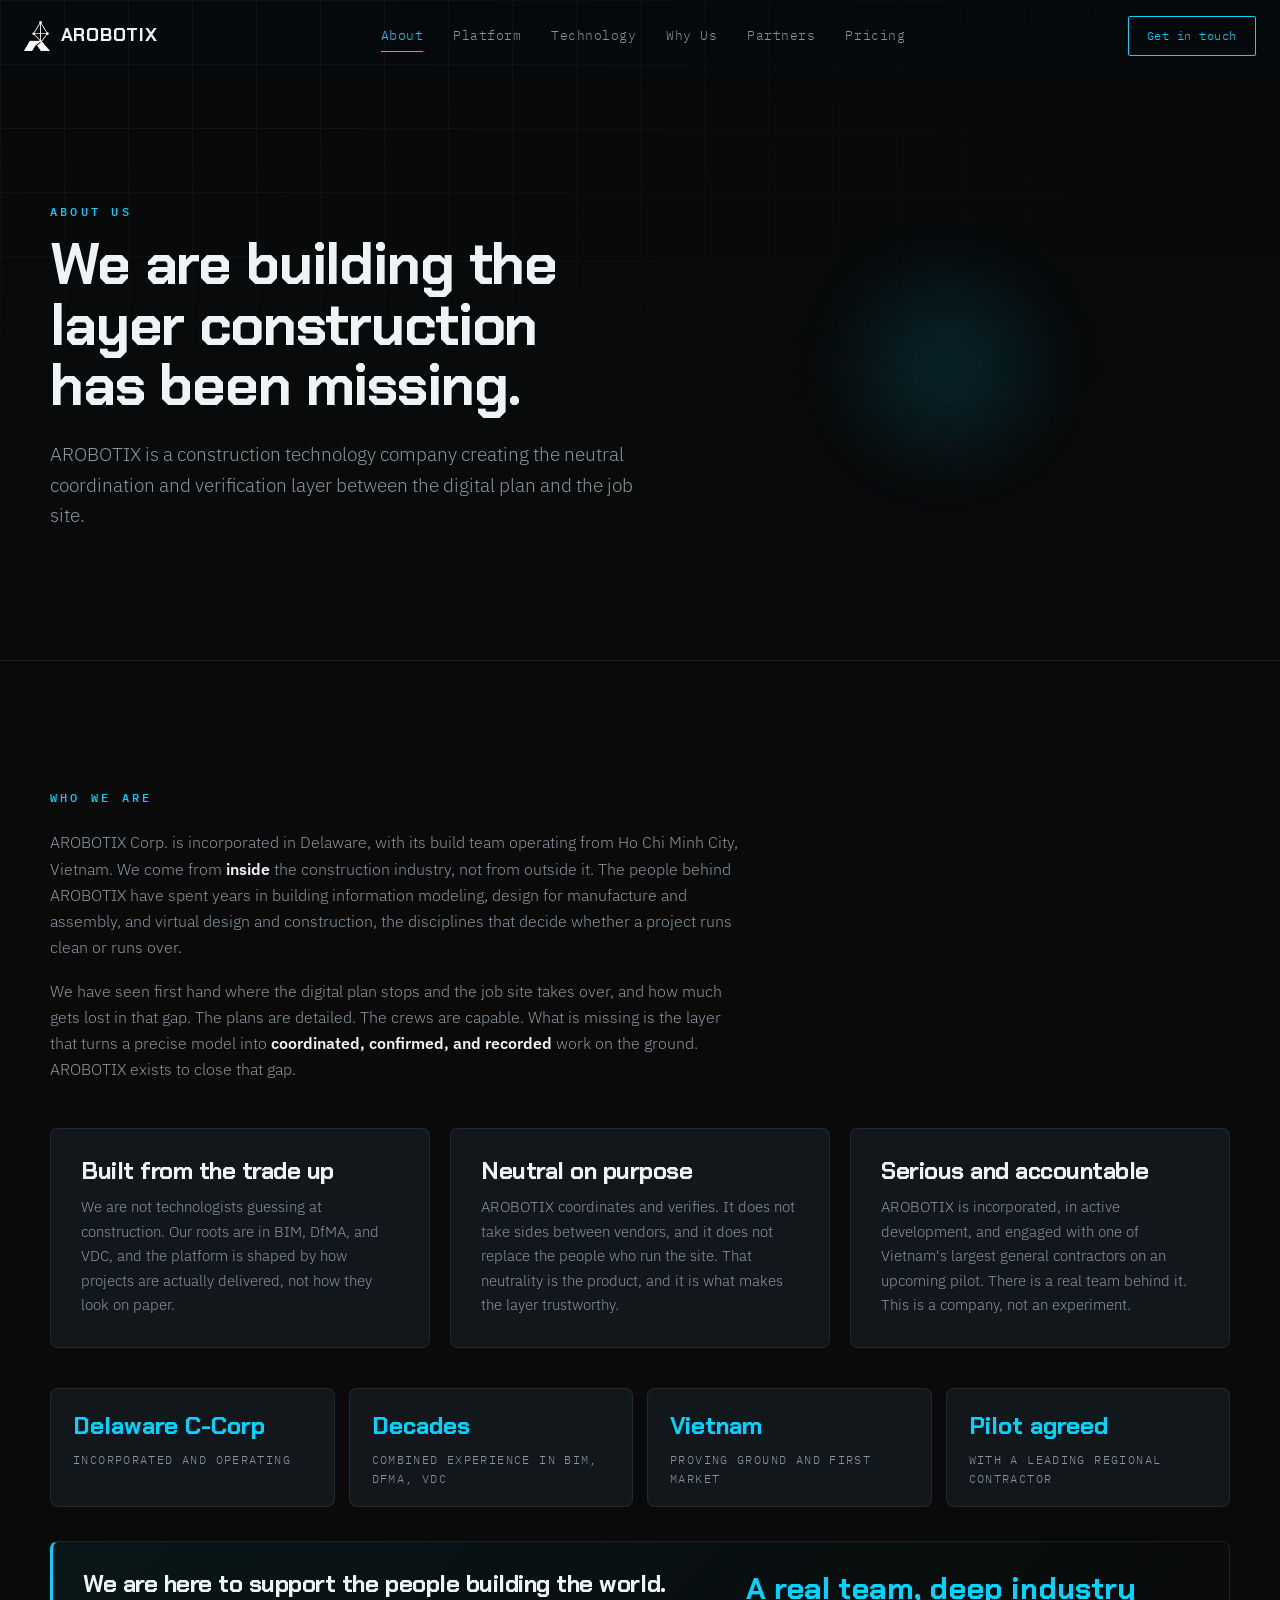
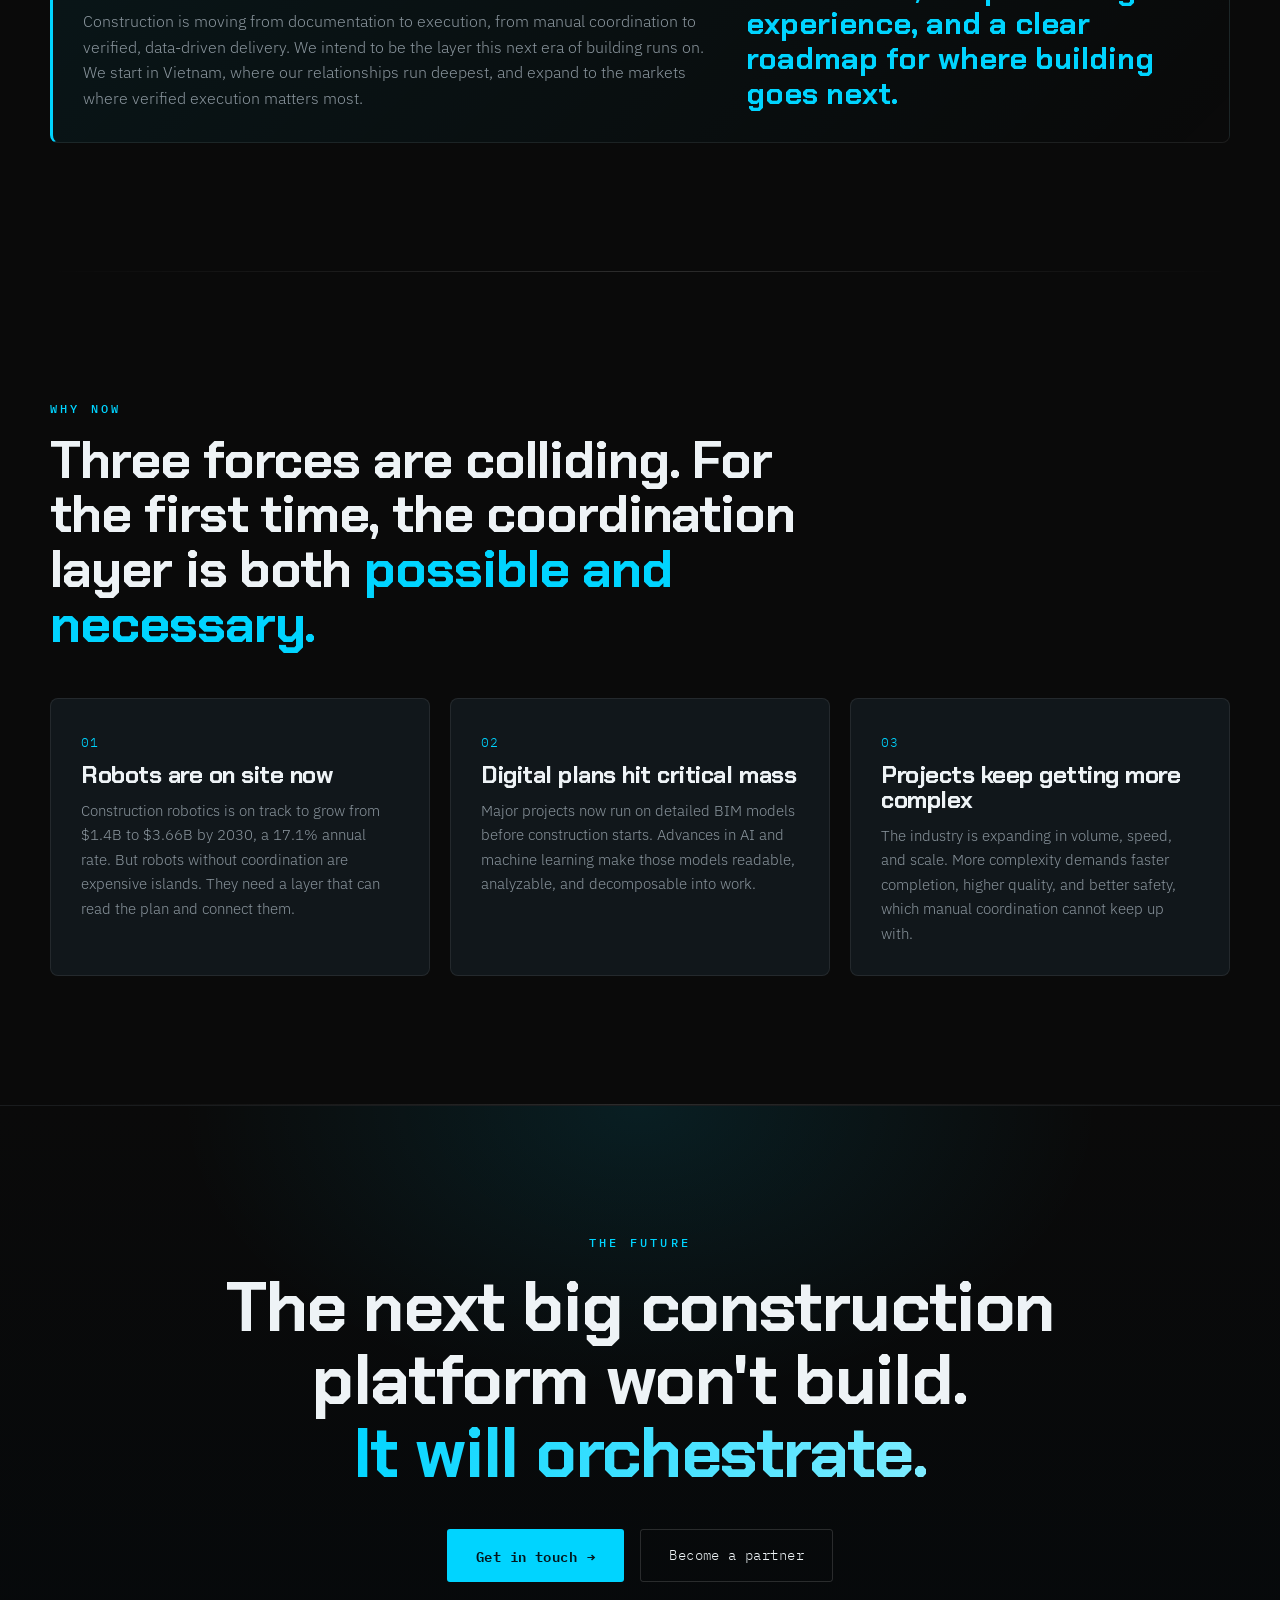
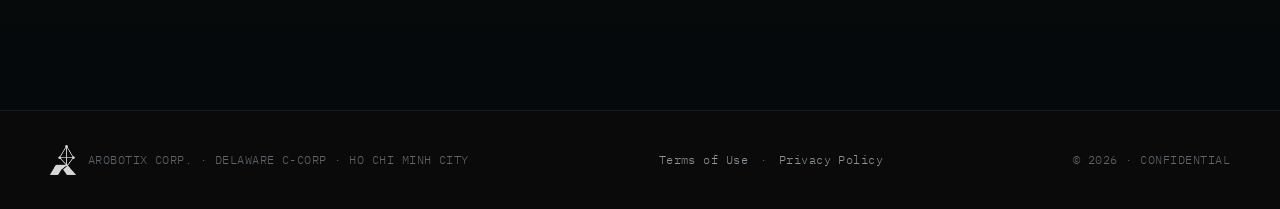
==== commit 2cf641bb: "Add files via upload" ====
--- a/about.html
+++ b/about.html
@@ -65,18 +65,21 @@
   </div>
 </nav>
 <!-- PAGE HERO -->
-<header class="page-hero">
-  <div class="wrap">
-    <div class="kicker reveal in"><span class="ln"></span><span class="eyebrow">About Us</span></div>
+<header class="hero-anim">
+  <div class="wrap hero-anim-grid">
+    <div class="hero-anim-copy">
+      <div class="kicker reveal in"><span class="eyebrow">About Us</span></div>
     <h1 class="reveal in d1">We are building the layer construction has been missing.</h1>
     <p class="lead reveal in d2">AROBOTIX is a construction technology company creating the neutral coordination and verification layer between the digital plan and the job site.</p>
+    </div>
+    <div class="stage"><div class="glow"></div><svg data-scene="about" aria-hidden="true"></svg></div>
   </div>
 </header>
 
 <!-- WHO WE ARE -->
 <section class="section">
   <div class="wrap">
-    <div class="kicker reveal"><span class="ln"></span><span class="eyebrow">Who we are</span></div>
+    <div class="kicker reveal"><span class="eyebrow">Who we are</span></div>
     <div class="prose reveal d1" style="margin-top:22px">
       <p>AROBOTIX Corp. is incorporated in Delaware, with its build team operating from Ho Chi Minh City, Vietnam. We come from <b>inside</b> the construction industry, not from outside it. The people behind AROBOTIX have spent years in building information modeling, design for manufacture and assembly, and virtual design and construction, the disciplines that decide whether a project runs clean or runs over.</p>
       <p>We have seen first hand where the digital plan stops and the job site takes over, and how much gets lost in that gap. The plans are detailed. The crews are capable. What is missing is the layer that turns a precise model into <b>coordinated, confirmed, and recorded</b> work on the ground. AROBOTIX exists to close that gap.</p>
--- a/styles.css
+++ b/styles.css
@@ -384,3 +384,51 @@
 /* contact panel */
 .contact-card{border:1px solid var(--line);border-left:3px solid var(--accent);border-radius:10px;padding:34px;background:linear-gradient(135deg,rgba(0,212,255,.05),transparent);max-width:560px}
 .contact-card .em{font-family:'Chakra Petch',sans-serif;font-weight:700;font-size:clamp(1.3rem,3vw,1.9rem);color:var(--accent);margin:14px 0 22px;word-break:break-all}
+
+/* ============ HERO ANIMATIONS ============ */
+.hero-anim{position:relative;padding:clamp(112px,16vw,152px) 24px clamp(50px,7vw,78px);overflow:hidden;border-bottom:1px solid var(--line);background:linear-gradient(180deg,#06090b,var(--bg))}
+.hero-anim::before{content:"";position:absolute;inset:0;z-index:0;background-image:linear-gradient(var(--line) 1px,transparent 1px),linear-gradient(90deg,var(--line) 1px,transparent 1px);background-size:64px 64px;mask-image:radial-gradient(120% 95% at 12% 8%,#000 14%,transparent 70%);-webkit-mask-image:radial-gradient(120% 95% at 12% 8%,#000 14%,transparent 70%);opacity:.5}
+.hero-anim .wrap{position:relative;z-index:1}
+.hero-anim-grid{display:grid;grid-template-columns:1.02fr .98fr;align-items:center;gap:24px}
+.hero-anim-copy h1{font-family:'Chakra Petch',sans-serif;font-weight:700;font-size:clamp(2.1rem,4.6vw,3.6rem);line-height:1.05;letter-spacing:-.02em;max-width:20ch;margin-top:14px}
+.hero-anim-copy .lead{margin-top:22px}
+.hero-anim .grad{background:linear-gradient(100deg,var(--accent),#7eecff 60%,var(--accent));-webkit-background-clip:text;background-clip:text;color:transparent}
+.stage{position:relative;display:flex;align-items:center;justify-content:center;min-height:430px}
+.stage svg{width:100%;max-width:470px;height:auto;overflow:visible;shape-rendering:geometricPrecision}
+.stage .glow{position:absolute;width:56%;height:56%;border-radius:50%;background:radial-gradient(circle,rgba(0,212,255,.14),transparent 66%);filter:blur(22px);z-index:0;animation:breathe 6.5s ease-in-out infinite;pointer-events:none}
+@keyframes breathe{0%,100%{opacity:.5;transform:scale(1)}50%{opacity:.85;transform:scale(1.07)}}
+@media(max-width:900px){.hero-anim-grid{grid-template-columns:1fr;gap:6px}.stage{min-height:320px;order:2;margin-top:6px}.hero-anim-copy{order:1}.stage svg{max-width:380px}}
+
+/* primitives */
+.edge{stroke:var(--edge);stroke-width:1.1;fill:none;stroke-linecap:round;stroke-dasharray:1;stroke-dashoffset:1;animation:draw .9s cubic-bezier(.4,.7,.3,1) forwards;animation-delay:var(--d,0s)}
+@keyframes draw{to{stroke-dashoffset:0}}
+.edge.lit{stroke:var(--accent);stroke-width:1.6;filter:drop-shadow(0 0 4px rgba(0,212,255,.9))}
+.hit{stroke:transparent;stroke-width:12;fill:none;pointer-events:stroke;cursor:pointer}
+.hitp{fill:transparent;stroke:none;pointer-events:all;cursor:pointer}
+.node{fill:#0a0a0a;stroke:var(--edge);stroke-width:1.1;opacity:0;animation:appear .5s ease forwards;animation-delay:var(--d,0s);transition:fill .16s,stroke .16s,r .16s}
+@keyframes appear{to{opacity:1}}
+.node.graph{cursor:pointer}
+.node.lit{fill:var(--accent);stroke:var(--accent);filter:drop-shadow(0 0 5px rgba(0,212,255,.9))}
+.focal{stroke:var(--accent);stroke-width:1.6;fill:none;stroke-linecap:round;filter:drop-shadow(0 0 3px rgba(0,212,255,.7));stroke-dasharray:1;stroke-dashoffset:1;animation:draw .85s ease forwards var(--fd,1.1s),fpulse 3.4s ease-in-out var(--fp,2s) infinite}
+@keyframes fpulse{0%,100%{filter:drop-shadow(0 0 3px rgba(0,212,255,.5))}50%{filter:drop-shadow(0 0 9px rgba(0,212,255,.95))}}
+.focal-fill{fill:rgba(0,212,255,.08);stroke:none;opacity:0;animation:appear .8s ease forwards var(--fd,1.5s);transition:fill .2s}
+.focal-fill.solid{fill:rgba(0,212,255,.45)}
+.focal-node{fill:var(--accent);stroke:none;filter:drop-shadow(0 0 6px var(--accent));opacity:0;animation:appear .5s ease forwards var(--fd,1.6s),npulse 3.4s ease-in-out var(--fp,2s) infinite}
+@keyframes npulse{0%,100%{filter:drop-shadow(0 0 5px rgba(0,212,255,.7))}50%{filter:drop-shadow(0 0 11px rgba(0,212,255,1))}}
+.scan{stroke:var(--accent);stroke-width:1.3;fill:rgba(0,212,255,.045);opacity:0;pointer-events:none}
+.cell{fill:rgba(255,255,255,.03);stroke:none;transition:fill .2s,filter .2s;cursor:pointer}
+.cell:hover,.cell.on{fill:rgba(0,212,255,.24);filter:drop-shadow(0 0 6px rgba(0,212,255,.5))}
+.pulse{fill:var(--accent);stroke:none;opacity:0;pointer-events:none}
+.ripple{fill:none;stroke:var(--accent);stroke-width:1.2;opacity:0;pointer-events:none}
+.tag{opacity:0;animation:appear .7s ease forwards var(--d,2s);pointer-events:none}
+.tag .t-line{stroke:var(--accent);stroke-width:1;opacity:.55}
+.tag .t-dot{fill:var(--accent)}
+.tag text{fill:var(--accent);font-family:'IBM Plex Mono',monospace;font-size:11px;letter-spacing:.1em;text-transform:uppercase}
+/* pricing tiers */
+.tier .edge{transition:stroke .2s,filter .2s}
+.tier .t-fill{fill:rgba(0,212,255,.08);stroke:none;opacity:0;transition:opacity .2s,fill .2s}
+.tier .t-node{fill:var(--accent);opacity:0;filter:drop-shadow(0 0 6px var(--accent));transition:opacity .2s}
+.tier.sel .edge{stroke:var(--accent);filter:drop-shadow(0 0 3px rgba(0,212,255,.6))}
+.tier.sel .t-fill{opacity:1;fill:rgba(0,212,255,.32)}
+.tier.sel .t-node{opacity:1}
+@media(prefers-reduced-motion:reduce){.edge,.node,.focal,.focal-fill,.focal-node,.tag{animation:none!important;opacity:1!important;stroke-dashoffset:0!important}}
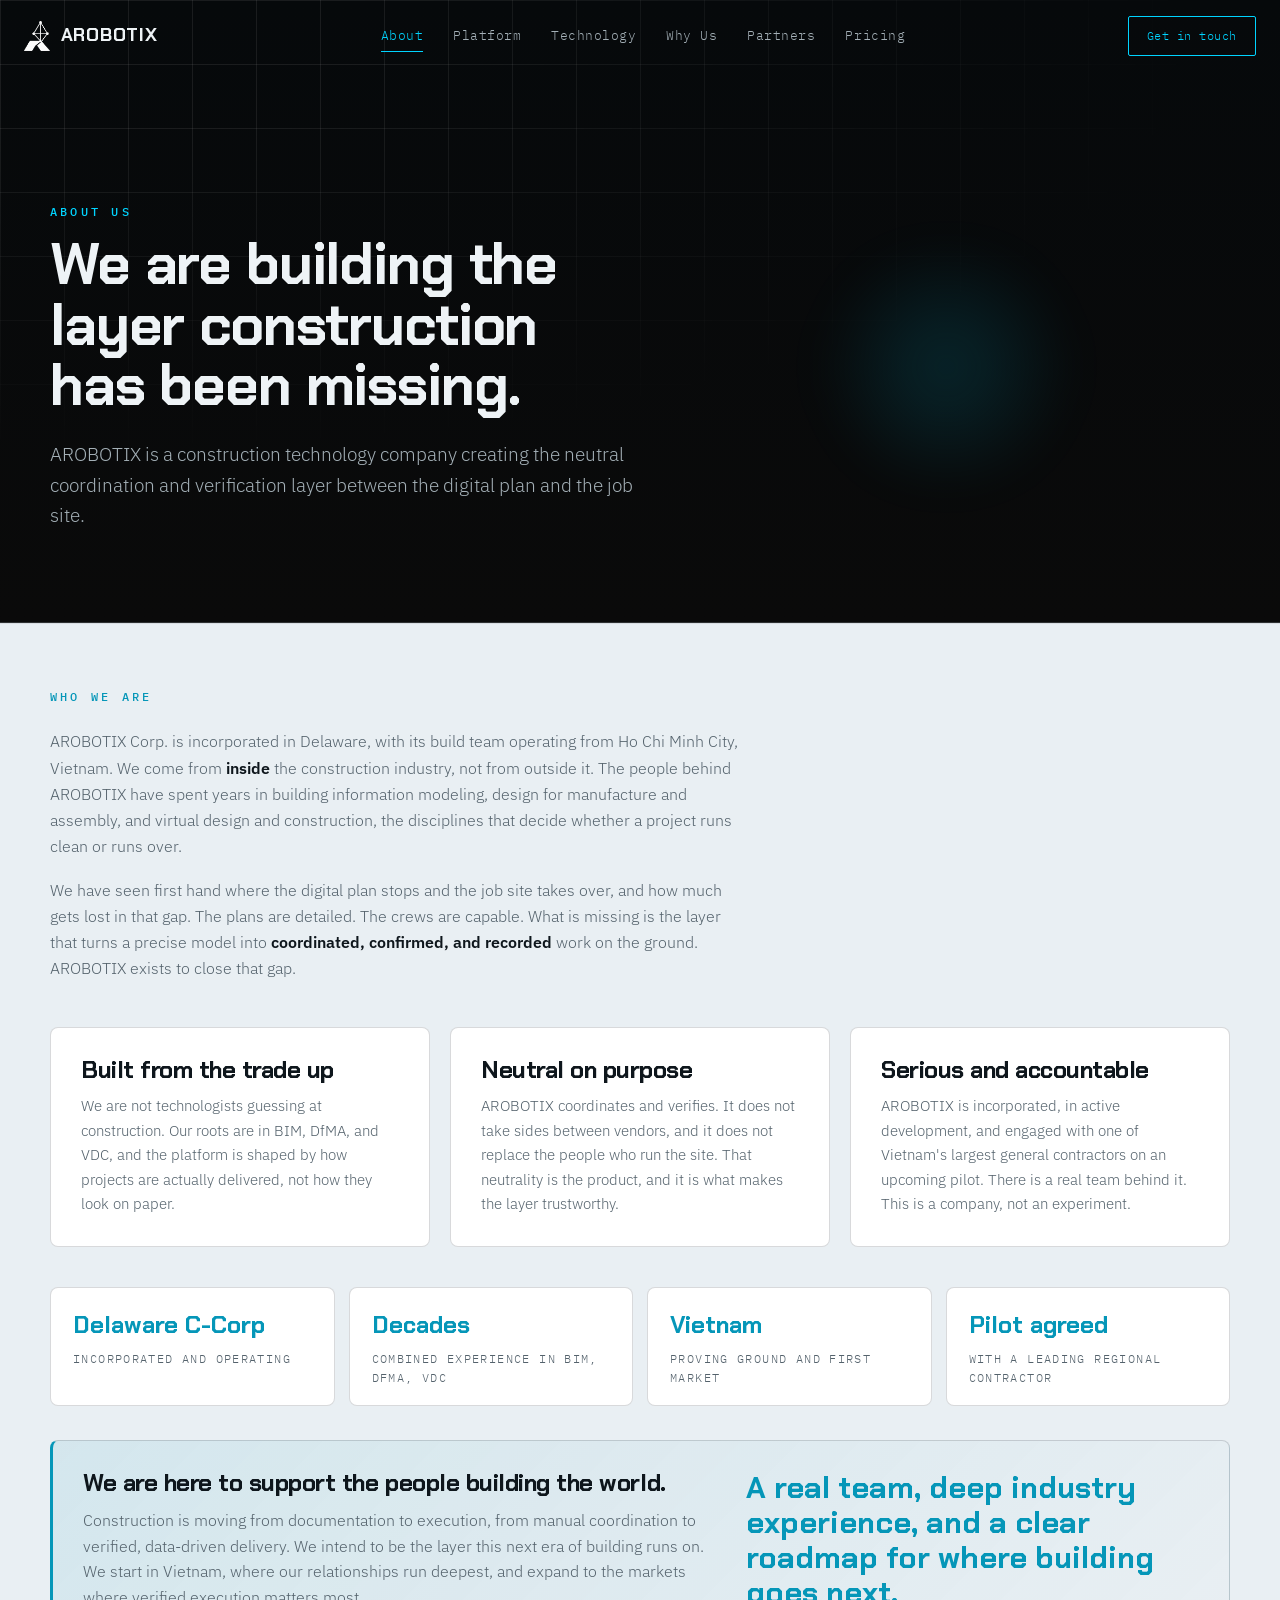
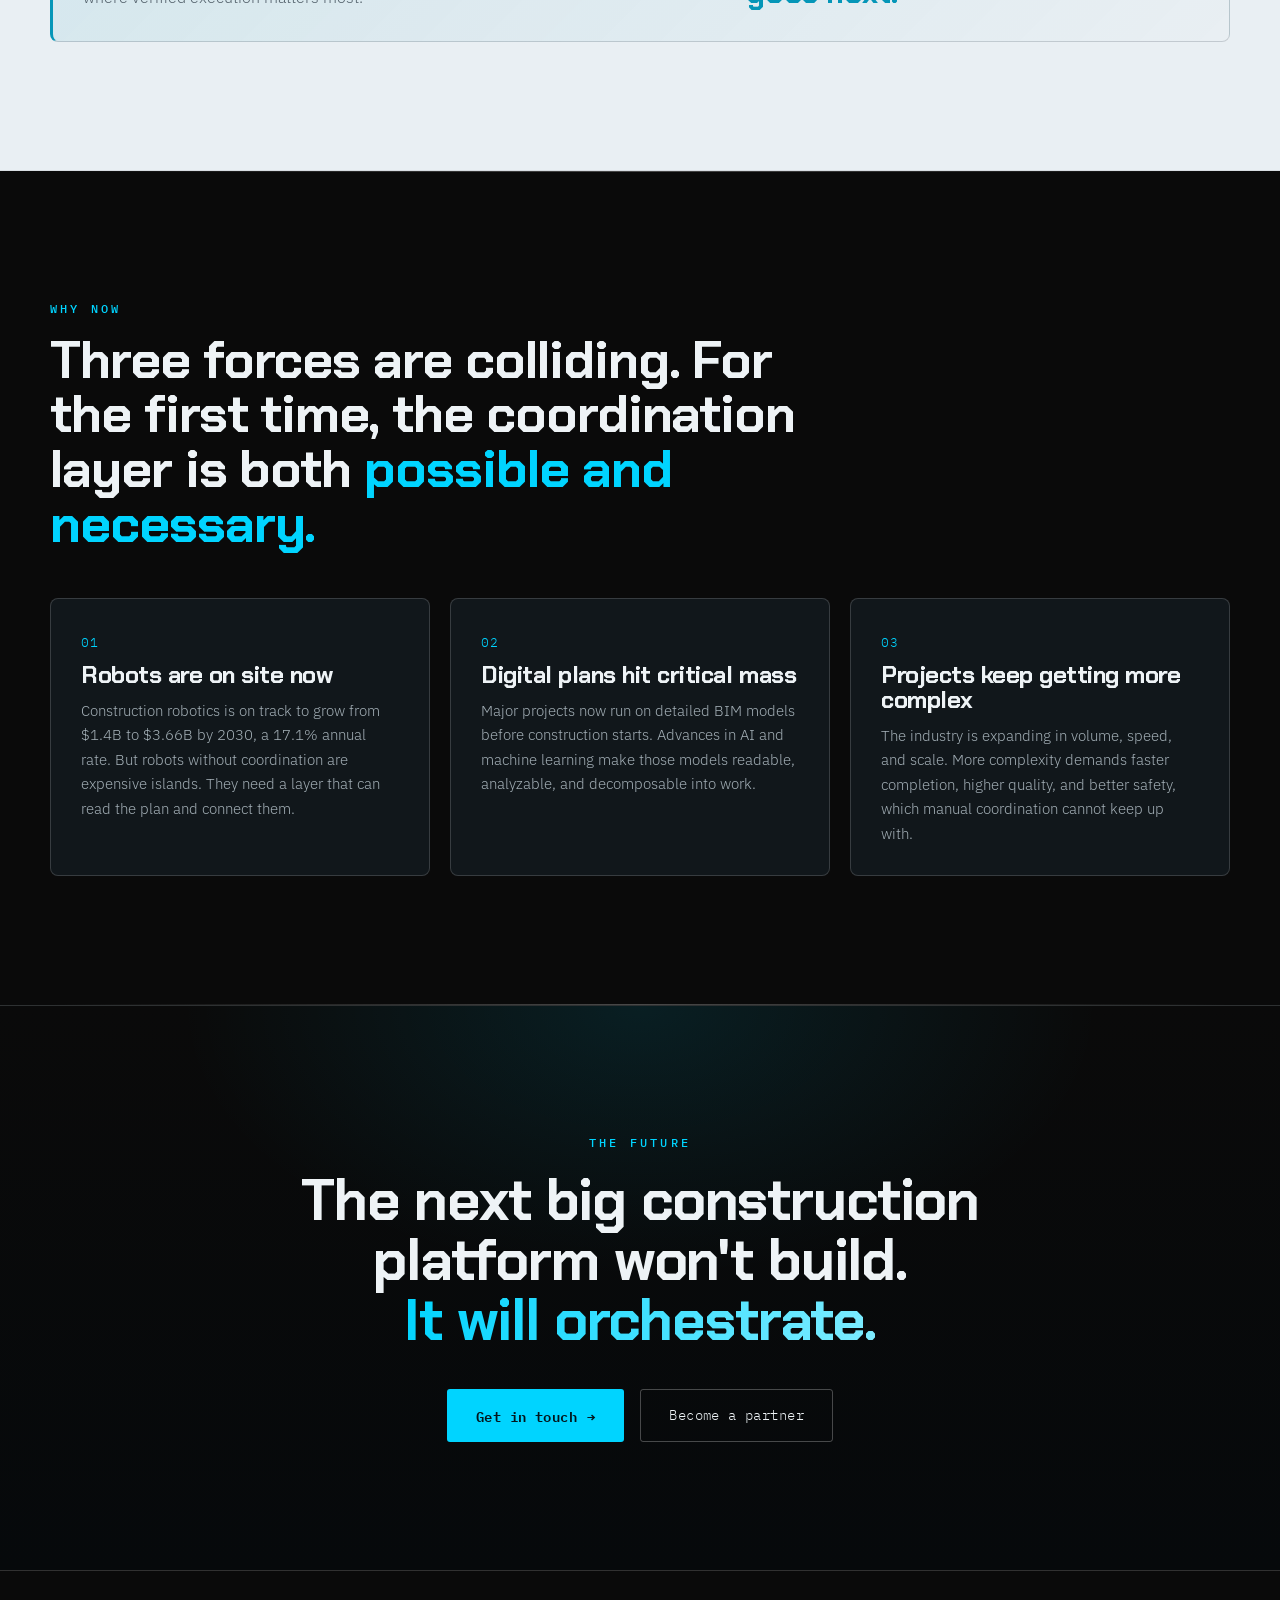
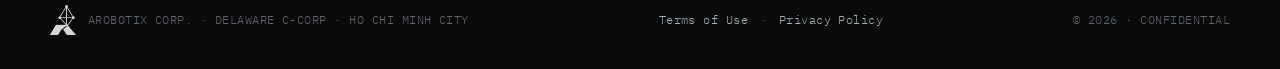
==== commit 3a2f66f8: "Add files via upload" ====
--- a/about.html
+++ b/about.html
@@ -77,7 +77,7 @@
 </header>
 
 <!-- WHO WE ARE -->
-<section class="section">
+<section class="section light">
   <div class="wrap">
     <div class="kicker reveal"><span class="eyebrow">Who we are</span></div>
     <div class="prose reveal d1" style="margin-top:22px">
--- a/styles.css
+++ b/styles.css
@@ -3,12 +3,12 @@
   --bg-2:#0c1013;
   --surface:#11171b;
   --surface-2:#161d22;
-  --line:rgba(255,255,255,.08);
-  --line-2:rgba(255,255,255,.14);
+  --line:rgba(255,255,255,.16);--edge:rgba(255,255,255,.26);
+  --line-2:rgba(255,255,255,.26);
   --accent:#00d4ff;
   --accent-deep:#0596b8;
   --text:#eef3f6;
-  --muted:#8a959d;
+  --muted:#a4b0b7;
   --muted-2:#5e676e;
   --danger:#ff5a6e;
   --ok:#39d98a;
@@ -283,7 +283,7 @@
 .cta{background:linear-gradient(180deg,var(--bg),#06090b);border-top:1px solid var(--line);text-align:center;position:relative;overflow:hidden}
 .cta::before{content:"";position:absolute;inset:0;background:radial-gradient(60% 80% at 50% 0%,rgba(0,212,255,.1),transparent 60%)}
 .cta .wrap{position:relative;z-index:1}
-.cta h2{font-size:clamp(2.2rem,6vw,4.4rem);max-width:18ch;margin:0 auto}
+.cta h2{font-size:clamp(2.1rem,4.6vw,3.6rem);max-width:20ch;margin:0 auto}
 .cta h2 .grad{background:linear-gradient(100deg,var(--accent),#7eecff);-webkit-background-clip:text;background-clip:text;color:transparent}
 .contact{display:flex;gap:22px;justify-content:center;flex-wrap:wrap;margin-top:34px;font-family:'IBM Plex Mono',monospace;font-size:.86rem;color:var(--muted)}
 .contact a:hover{color:var(--accent)}
@@ -301,7 +301,7 @@
 ul.tick li::before{content:"▪";color:var(--accent);font-size:.7rem;margin-top:7px}
 /* pricing plans */
 .plans{display:grid;grid-template-columns:repeat(auto-fit,minmax(240px,1fr));gap:18px;margin-top:40px}
-.plan{display:flex;flex-direction:column;background:var(--surface);border:1px solid var(--line);border-radius:10px;padding:28px;transition:transform .35s,border-color .35s,background .35s;position:relative}
+.plan{display:flex;flex-direction:column;background:var(--surface);border:1px solid var(--line);border-radius:10px;padding:44px 28px 28px;transition:transform .35s,border-color .35s,background .35s;position:relative}
 .plan:hover{transform:translateY(-6px);border-color:var(--line-2);background:var(--surface-2)}
 .plan.feat{border-color:var(--accent);box-shadow:0 0 40px rgba(0,212,255,.1)}
 .plan .tier{font-family:'IBM Plex Mono',monospace;font-size:.7rem;letter-spacing:.16em;text-transform:uppercase;color:var(--accent)}
@@ -386,7 +386,7 @@
 .contact-card .em{font-family:'Chakra Petch',sans-serif;font-weight:700;font-size:clamp(1.3rem,3vw,1.9rem);color:var(--accent);margin:14px 0 22px;word-break:break-all}
 
 /* ============ HERO ANIMATIONS ============ */
-.hero-anim{position:relative;padding:clamp(112px,16vw,152px) 24px clamp(50px,7vw,78px);overflow:hidden;border-bottom:1px solid var(--line);background:linear-gradient(180deg,#06090b,var(--bg))}
+.hero-anim{position:relative;padding:clamp(112px,16vw,152px) 24px clamp(24px,3.5vw,40px);overflow:hidden;border-bottom:1px solid var(--line);background:linear-gradient(180deg,#06090b,var(--bg))}
 .hero-anim::before{content:"";position:absolute;inset:0;z-index:0;background-image:linear-gradient(var(--line) 1px,transparent 1px),linear-gradient(90deg,var(--line) 1px,transparent 1px);background-size:64px 64px;mask-image:radial-gradient(120% 95% at 12% 8%,#000 14%,transparent 70%);-webkit-mask-image:radial-gradient(120% 95% at 12% 8%,#000 14%,transparent 70%);opacity:.5}
 .hero-anim .wrap{position:relative;z-index:1}
 .hero-anim-grid{display:grid;grid-template-columns:1.02fr .98fr;align-items:center;gap:24px}
@@ -432,3 +432,31 @@
 .tier.sel .t-fill{opacity:1;fill:rgba(0,212,255,.32)}
 .tier.sel .t-node{opacity:1}
 @media(prefers-reduced-motion:reduce){.edge,.node,.focal,.focal-fill,.focal-node,.tag{animation:none!important;opacity:1!important;stroke-dashoffset:0!important}}
+
+/* tighten gap between hero and first section */
+.hero-anim + section.section{padding-top:clamp(34px,5vw,66px)}
+/* technology hover-fill faces + running perimeter line */
+.tlayer{fill:rgba(0,212,255,0);stroke:none;transition:fill .2s;cursor:pointer;pointer-events:all}
+.tlayer:hover{fill:rgba(0,212,255,.32)}
+.runner{fill:none;stroke:var(--accent);stroke-width:1.9;stroke-dasharray:.3 .7;filter:drop-shadow(0 0 4px rgba(0,212,255,.9));opacity:0;pointer-events:none}
+
+/* ===== LIGHT SECTIONS (inverted palette, on-brand) ===== */
+.section.light{--surface:#ffffff;--surface-2:#eaf1f6;--bg-2:#e3eaef;--text:#0e161c;--muted:#54626c;--muted-2:#8694a0;--line:rgba(14,24,32,.16);--line-2:rgba(14,24,32,.30);--accent:#0596b8;background:#e9eff3;color:#0e161c;border-top:1px solid rgba(14,24,32,.08);border-bottom:1px solid rgba(14,24,32,.08)}
+.section.light h1,.section.light h2,.section.light h3,.section.light h4{color:#0e161c}
+.section.light .grad{background:linear-gradient(100deg,#0596b8,#11abce 60%,#0596b8);-webkit-background-clip:text;background-clip:text;color:transparent}
+.section.light .gapbox{background:linear-gradient(135deg,rgba(5,150,184,.09),transparent)}
+.section.light .ic{background:rgba(5,150,184,.1);border-color:rgba(5,150,184,.28)}
+
+/* ===== LIGHT-UP HOVER (home + partners cards, pricing plans) ===== */
+.litbox{transition:transform .35s,border-color .3s,background .3s,box-shadow .3s}
+.litbox:hover{background:#eef5fa;border-color:var(--accent);box-shadow:0 14px 44px rgba(0,212,255,.22);transform:translateY(-6px)}
+.litbox:hover::before{opacity:0}
+.litbox:hover h3{color:#0b1419}
+.litbox:hover p{color:#42505a}
+.litbox:hover .more{color:var(--accent-deep)}
+.plan:hover{background:#eef5fa;border-color:var(--accent);box-shadow:0 14px 44px rgba(0,212,255,.22);transform:translateY(-6px)}
+.plan:hover .tier{color:var(--accent-deep)}
+.plan:hover h3,.plan:hover .price{color:#0b1419}
+.plan:hover .who{color:#46535c}
+.plan:hover ul li{color:#42505a}
+.plan:hover .pbtn{color:#0b1419;border-color:var(--accent)}
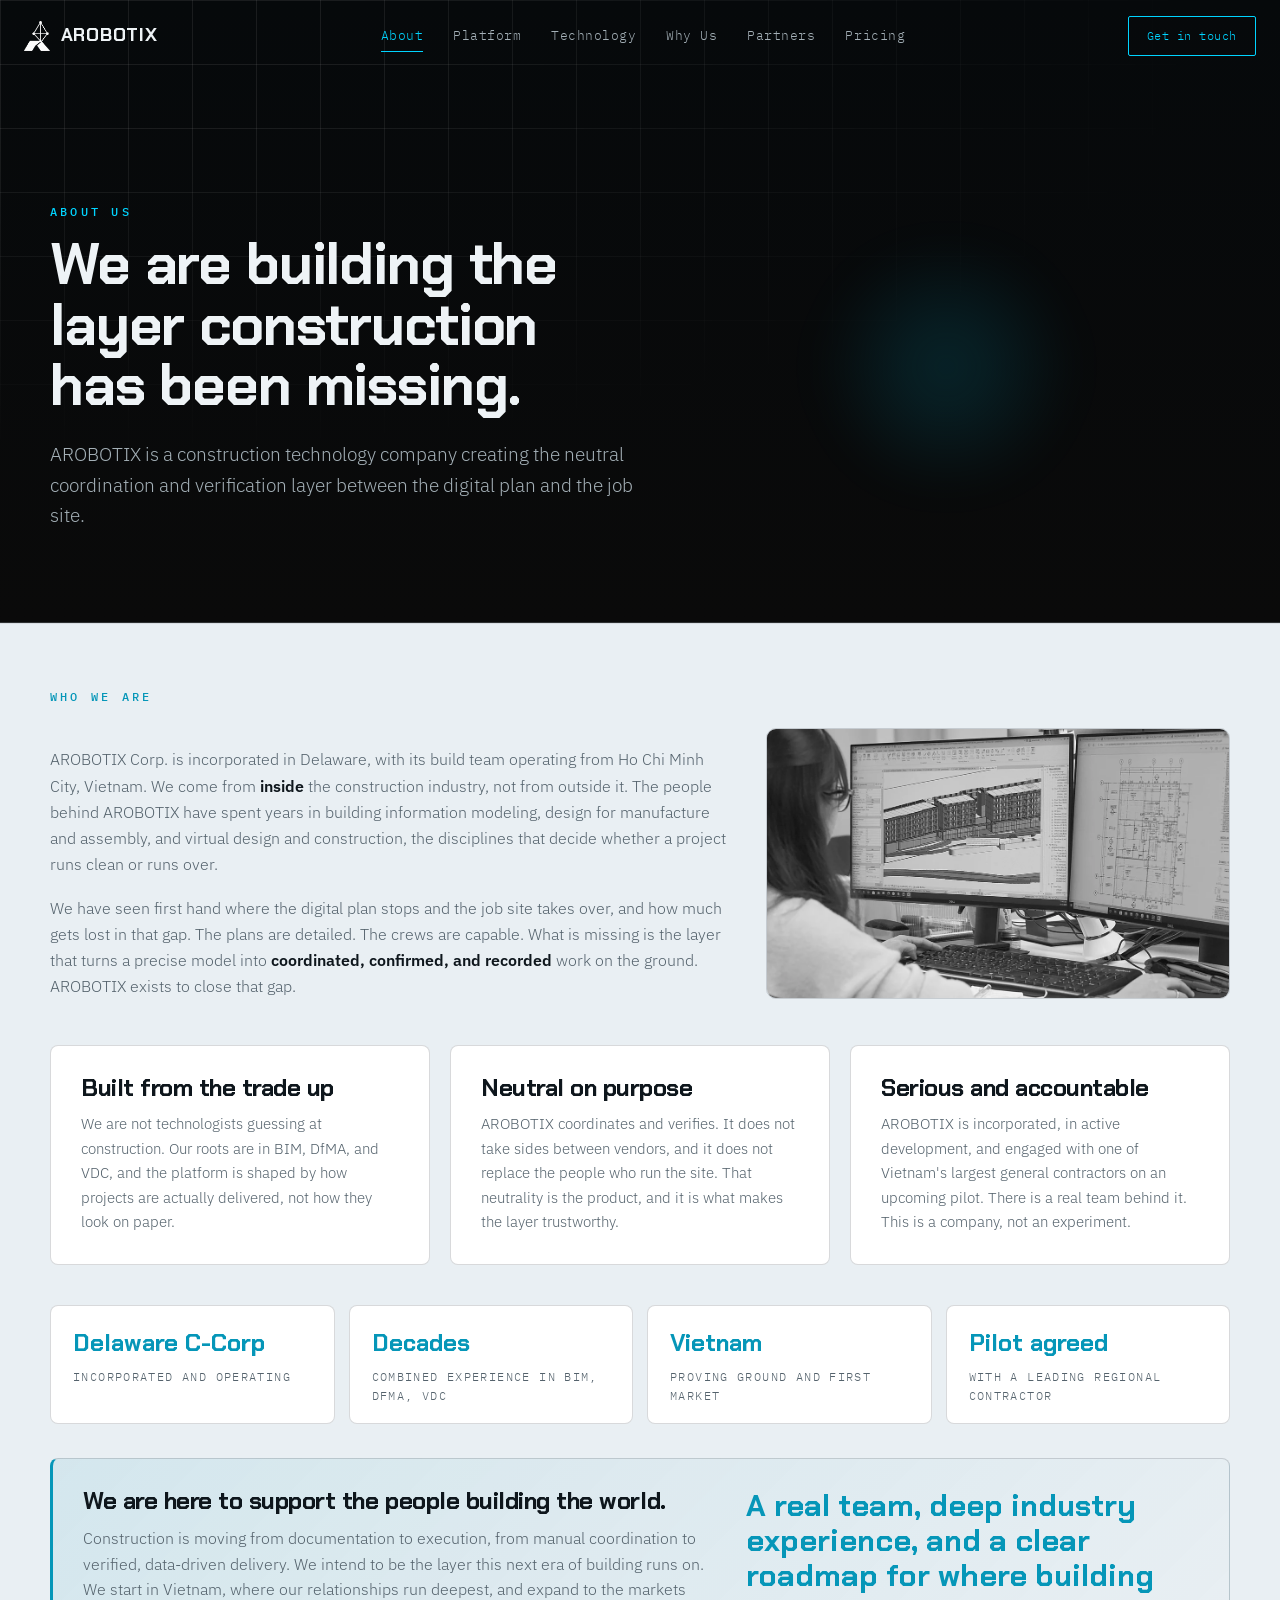
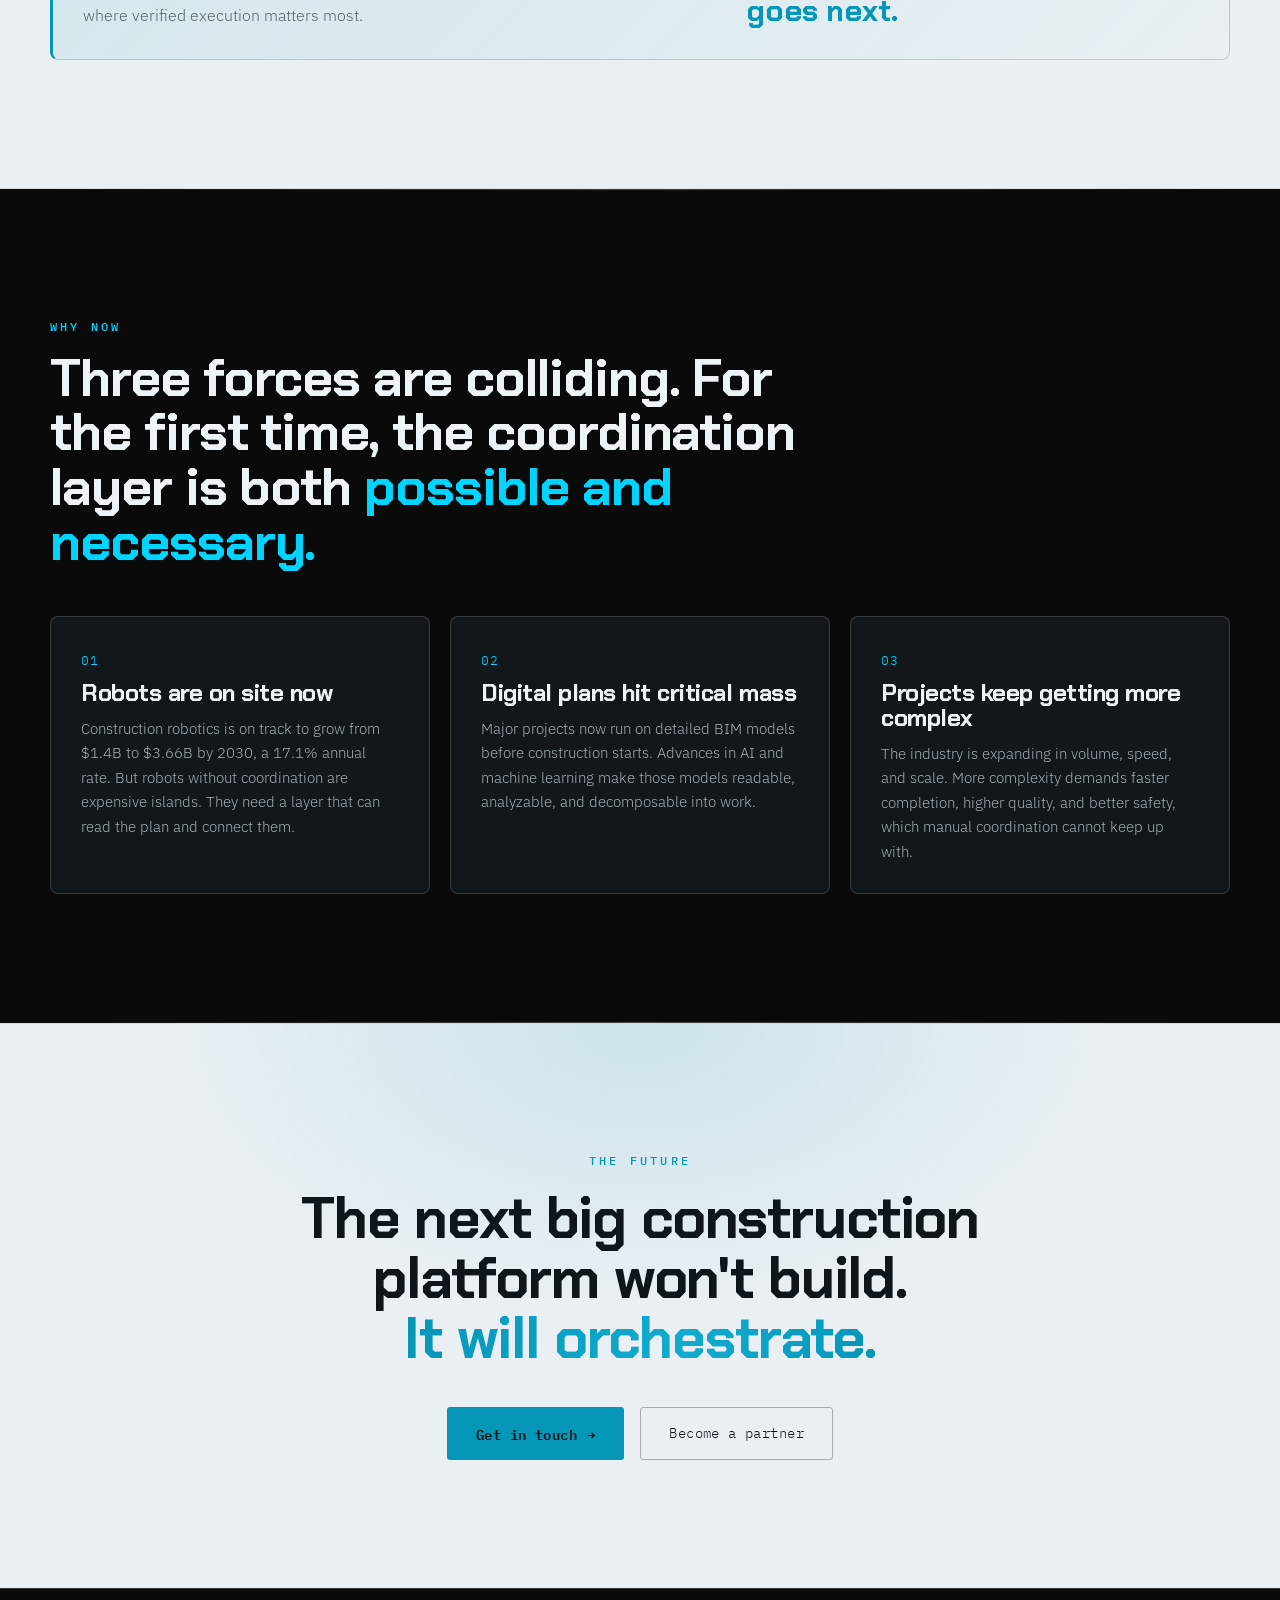
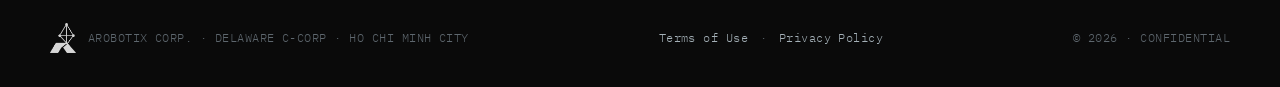
==== commit 9c7c5fbe: "Add files via upload" ====
--- a/about.html
+++ b/about.html
@@ -80,9 +80,12 @@
 <section class="section light">
   <div class="wrap">
     <div class="kicker reveal"><span class="eyebrow">Who we are</span></div>
-    <div class="prose reveal d1" style="margin-top:22px">
+    <div class="who-row" style="margin-top:22px">
+      <div class="prose reveal d1">
       <p>AROBOTIX Corp. is incorporated in Delaware, with its build team operating from Ho Chi Minh City, Vietnam. We come from <b>inside</b> the construction industry, not from outside it. The people behind AROBOTIX have spent years in building information modeling, design for manufacture and assembly, and virtual design and construction, the disciplines that decide whether a project runs clean or runs over.</p>
       <p>We have seen first hand where the digital plan stops and the job site takes over, and how much gets lost in that gap. The plans are detailed. The crews are capable. What is missing is the layer that turns a precise model into <b>coordinated, confirmed, and recorded</b> work on the ground. AROBOTIX exists to close that gap.</p>
+      </div>
+      <div class="who-img reveal d2"><img src="who-tbf-006.webp" alt="A BIM specialist working on a multi-story building model in Revit across dual monitors" loading="lazy"></div>
     </div>
 
     <div class="grid g3" style="margin-top:46px">
--- a/styles.css
+++ b/styles.css
@@ -460,3 +460,20 @@
 .plan:hover .who{color:#46535c}
 .plan:hover ul li{color:#42505a}
 .plan:hover .pbtn{color:#0b1419;border-color:var(--accent)}
+
+/* ===== LIGHT CTA (Future section) ===== */
+.section.cta{--surface:#ffffff;--surface-2:#eaf1f6;--bg-2:#e3eaef;--text:#0e161c;--muted:#54626c;--line:rgba(14,24,32,.16);--line-2:rgba(14,24,32,.30);--accent:#0596b8;background:#e9eff3;color:#0e161c;border-top:1px solid rgba(14,24,32,.1)}
+.section.cta h2{color:#0e161c}
+.cta::before{background:radial-gradient(60% 80% at 50% 0%,rgba(5,150,184,.13),transparent 62%)}
+.cta h2 .grad{background:linear-gradient(100deg,#0596b8,#11abce 60%,#0596b8);-webkit-background-clip:text;background-clip:text;color:transparent}
+
+/* ===== Who we are: side image ===== */
+.who-row{display:grid;grid-template-columns:1.25fr .85fr;gap:34px;align-items:stretch}
+.who-img{display:flex;min-height:0}
+.who-img img{width:100%;height:100%;object-fit:cover;object-position:50% 45%;border-radius:10px;border:1px solid var(--line)}
+@media(max-width:820px){.who-row{grid-template-columns:1fr;gap:20px}.who-img img{height:auto;max-height:320px}}
+
+/* ===== Our Solution: product screenshot ===== */
+.sol-intro-row{display:grid;grid-template-columns:1fr 1.12fr;gap:40px;align-items:center}
+.sol-shot img{width:100%;border-radius:12px;border:1px solid var(--line-2);box-shadow:0 18px 50px rgba(0,0,0,.45);display:block}
+@media(max-width:820px){.sol-intro-row{grid-template-columns:1fr;gap:24px}}
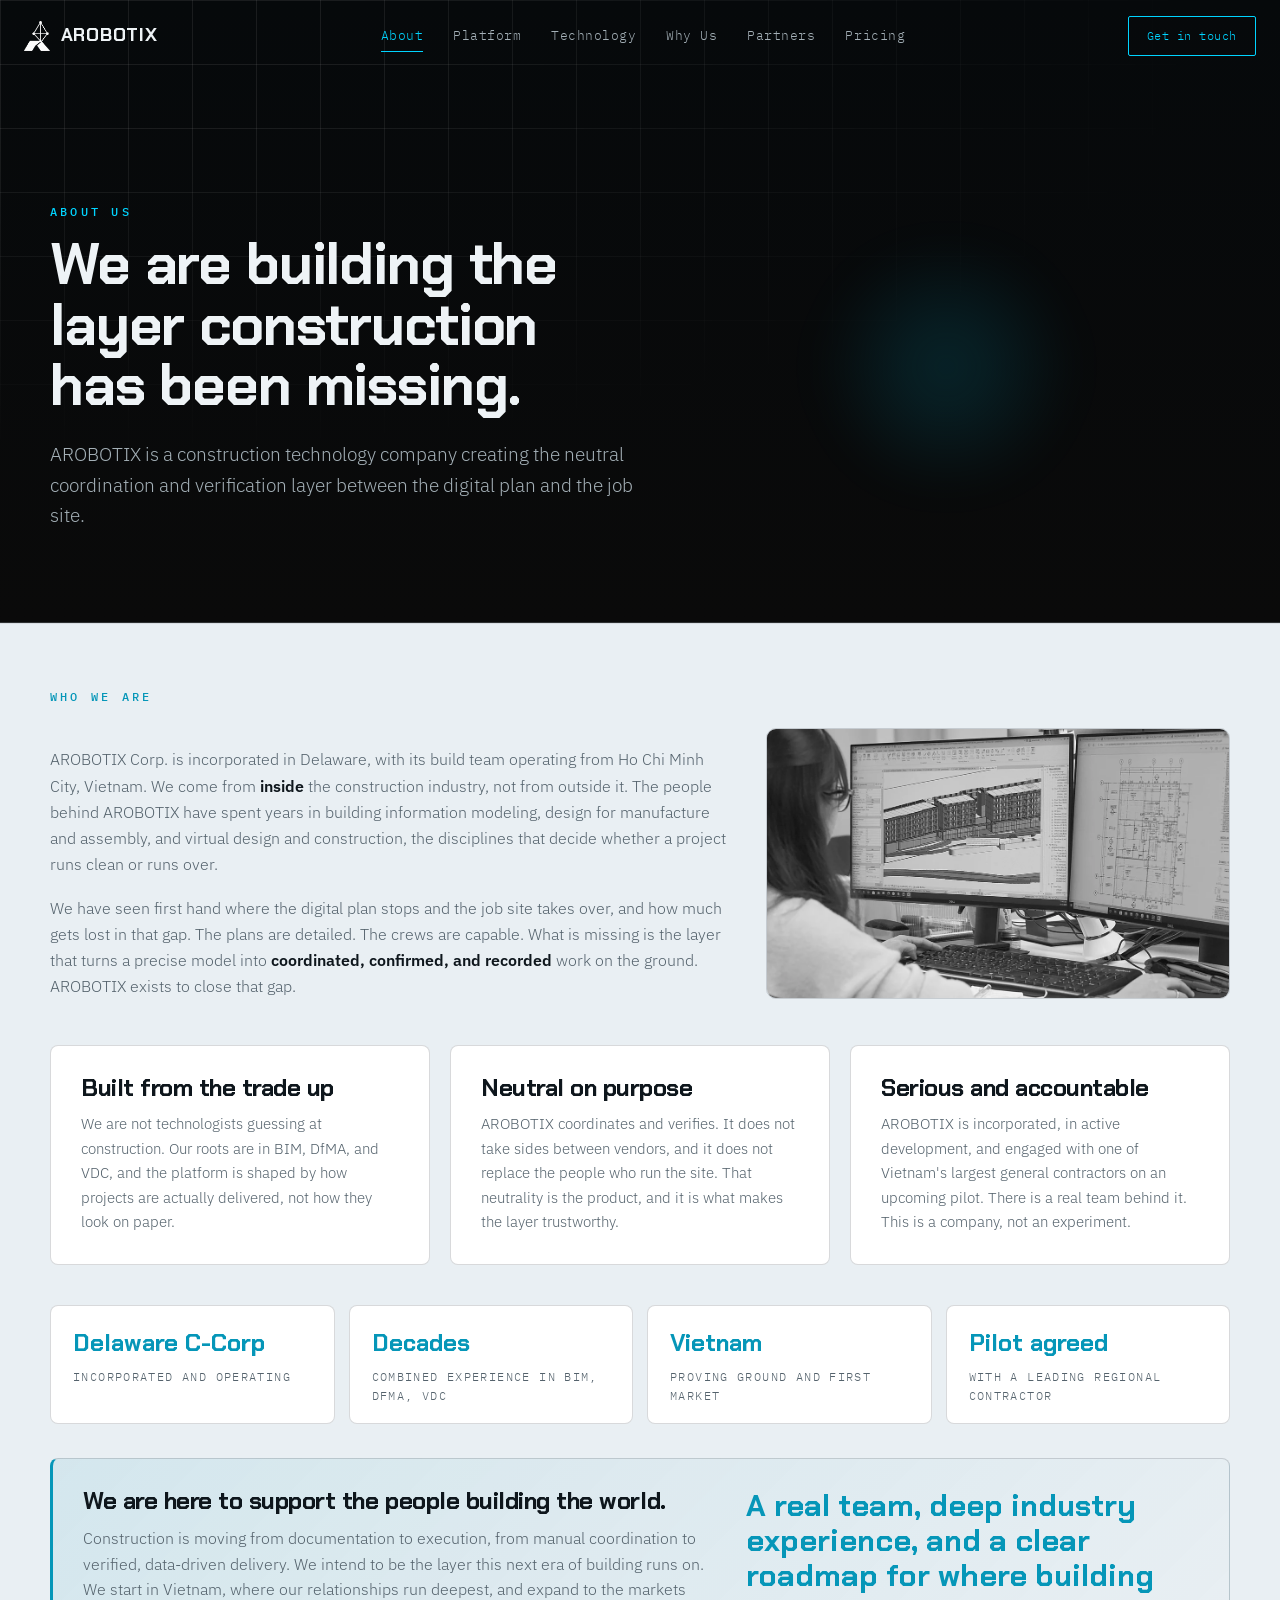
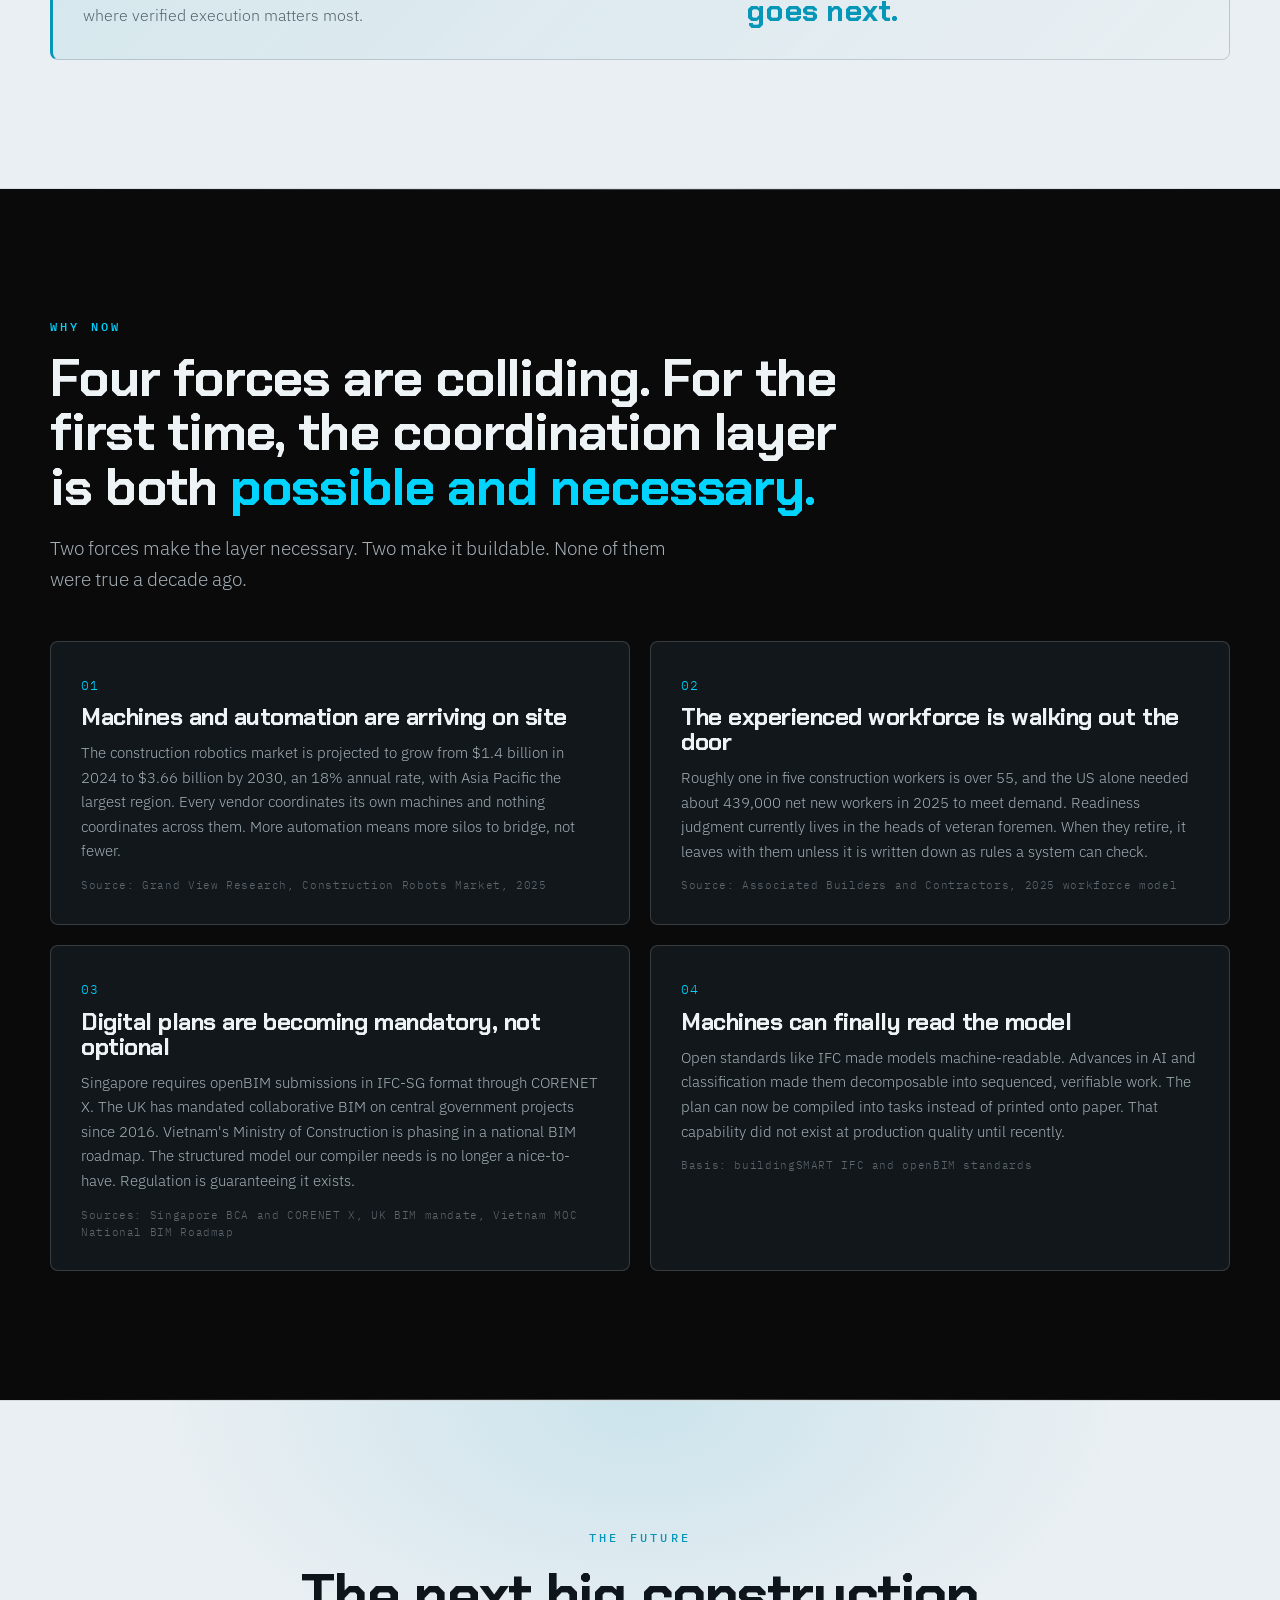
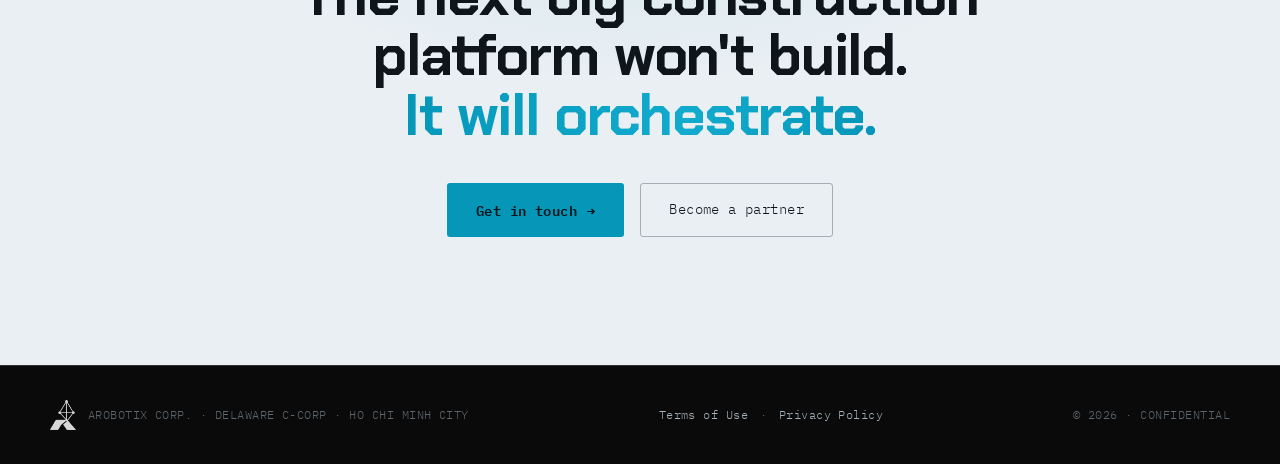
==== commit 526123be: "Add files via upload" ====
--- a/about.html
+++ b/about.html
@@ -128,23 +128,33 @@
 <section class="section" id="why">
   <div class="wrap">
     <div class="eyebrow reveal">Why Now</div>
-    <h2 class="reveal d1" style="margin-top:14px;max-width:22ch">Three forces are colliding. For the first time, the coordination layer is both <span class="accent">possible and necessary.</span></h2>
+    <h2 class="reveal d1" style="margin-top:14px;max-width:24ch">Four forces are colliding. For the first time, the coordination layer is both <span class="accent">possible and necessary.</span></h2>
+    <p class="lead reveal d2" style="margin-top:18px">Two forces make the layer necessary. Two make it buildable. None of them were true a decade ago.</p>
 
-    <div class="grid g3" style="margin-top:46px">
+    <div class="grid g2" style="margin-top:46px">
       <div class="card reveal">
         <span class="idx">01</span>
-        <h3 style="margin-top:8px">Robots are on site now</h3>
-        <p>Construction robotics is on track to grow from $1.4B to $3.66B by 2030, a 17.1% annual rate. But robots without coordination are expensive islands. They need a layer that can read the plan and connect them.</p>
+        <h3 style="margin-top:8px">Machines and automation are arriving on site</h3>
+        <p>The construction robotics market is projected to grow from $1.4 billion in 2024 to $3.66 billion by 2030, an 18% annual rate, with Asia Pacific the largest region. Every vendor coordinates its own machines and nothing coordinates across them. More automation means more silos to bridge, not fewer.</p>
+        <span class="srcline">Source: Grand View Research, Construction Robots Market, 2025</span>
       </div>
       <div class="card reveal d1">
         <span class="idx">02</span>
-        <h3 style="margin-top:8px">Digital plans hit critical mass</h3>
-        <p>Major projects now run on detailed BIM models before construction starts. Advances in AI and machine learning make those models readable, analyzable, and decomposable into work.</p>
+        <h3 style="margin-top:8px">The experienced workforce is walking out the door</h3>
+        <p>Roughly one in five construction workers is over 55, and the US alone needed about 439,000 net new workers in 2025 to meet demand. Readiness judgment currently lives in the heads of veteran foremen. When they retire, it leaves with them unless it is written down as rules a system can check.</p>
+        <span class="srcline">Source: Associated Builders and Contractors, 2025 workforce model</span>
       </div>
       <div class="card reveal d2">
         <span class="idx">03</span>
-        <h3 style="margin-top:8px">Projects keep getting more complex</h3>
-        <p>The industry is expanding in volume, speed, and scale. More complexity demands faster completion, higher quality, and better safety, which manual coordination cannot keep up with.</p>
+        <h3 style="margin-top:8px">Digital plans are becoming mandatory, not optional</h3>
+        <p>Singapore requires openBIM submissions in IFC-SG format through CORENET X. The UK has mandated collaborative BIM on central government projects since 2016. Vietnam's Ministry of Construction is phasing in a national BIM roadmap. The structured model our compiler needs is no longer a nice-to-have. Regulation is guaranteeing it exists.</p>
+        <span class="srcline">Sources: Singapore BCA and CORENET X, UK BIM mandate, Vietnam MOC National BIM Roadmap</span>
+      </div>
+      <div class="card reveal d3">
+        <span class="idx">04</span>
+        <h3 style="margin-top:8px">Machines can finally read the model</h3>
+        <p>Open standards like IFC made models machine-readable. Advances in AI and classification made them decomposable into sequenced, verifiable work. The plan can now be compiled into tasks instead of printed onto paper. That capability did not exist at production quality until recently.</p>
+        <span class="srcline">Basis: buildingSMART IFC and openBIM standards</span>
       </div>
     </div>
   </div>
--- a/styles.css
+++ b/styles.css
@@ -477,3 +477,35 @@
 .sol-intro-row{display:grid;grid-template-columns:1fr 1.12fr;gap:40px;align-items:center}
 .sol-shot img{width:100%;border-radius:12px;border:1px solid var(--line-2);box-shadow:0 18px 50px rgba(0,0,0,.45);display:block}
 @media(max-width:820px){.sol-intro-row{grid-template-columns:1fr;gap:24px}}
+
+/* ===== Technology: black visual panels on the light software section ===== */
+#tech .codeblock{background:#0a0e11;border-color:rgba(255,255,255,.16);color:#aeb9c0;box-shadow:0 16px 44px rgba(10,16,22,.28)}
+#tech .codeblock .c{color:#5e6b73}
+#tech .codeblock .k{color:#00d4ff}
+#tech .codeblock .s{color:#9fe6b3}
+#tech .tech-spec{background:#0d1216;border-color:rgba(255,255,255,.16);box-shadow:0 16px 44px rgba(10,16,22,.28)}
+#tech .tech-spec .hd{background:#0a0e11;color:#8b97a0;border-bottom-color:rgba(255,255,255,.12)}
+#tech .tech-spec .li{border-bottom-color:rgba(255,255,255,.1)}
+#tech .tech-spec .li .key{color:#8b97a0}
+#tech .tech-spec .li .val{color:#e6edf1}
+
+/* Execution Data Graph: centered, technical, black */
+#tech .datagraph{background:#0a0e11;border:1px solid rgba(255,255,255,.16);border-radius:10px;padding:26px 20px;display:flex;flex-direction:column;align-items:center;box-shadow:0 16px 44px rgba(10,16,22,.28)}
+#tech .datagraph .dg-hd{font-family:'IBM Plex Mono',monospace;font-size:.7rem;letter-spacing:.18em;text-transform:uppercase;color:#8b97a0;margin-bottom:18px}
+#tech .datagraph .dg-step{width:100%;max-width:380px;text-align:center;background:#11171b;border:1px solid rgba(255,255,255,.14);border-radius:10px;padding:13px 16px;transition:border-color .3s,box-shadow .3s}
+#tech .datagraph .dg-step:hover{border-color:#00d4ff;box-shadow:0 0 24px rgba(0,212,255,.2)}
+#tech .datagraph .dg-chip{font-family:'Chakra Petch',sans-serif;font-weight:600;color:#eef3f6;font-size:.98rem}
+#tech .datagraph .dg-sub{font-family:'IBM Plex Mono',monospace;font-size:.67rem;color:#8b97a0;margin-top:5px;line-height:1.55}
+#tech .datagraph .dg-ar{color:#00d4ff;font-size:1.15rem;line-height:1;padding:9px 0}
+#tech .datagraph .dg-loop{margin-top:18px;font-family:'IBM Plex Mono',monospace;font-size:.71rem;letter-spacing:.04em;color:#00d4ff;border:1px dashed rgba(0,212,255,.45);border-radius:30px;padding:8px 18px}
+
+/* ===== Problem stat row ===== */
+.stats{display:grid;grid-template-columns:repeat(auto-fit,minmax(230px,1fr));gap:18px;margin-top:44px}
+.stat{background:var(--surface);border:1px solid var(--line);border-radius:8px;padding:26px;display:flex;flex-direction:column;transition:border-color .3s,transform .3s}
+.stat:hover{border-color:var(--accent);transform:translateY(-4px)}
+.stat .n{font-family:'Chakra Petch',sans-serif;font-weight:700;font-size:clamp(2rem,4vw,2.8rem);line-height:1;color:var(--accent)}
+.stat .d{color:var(--text);margin-top:12px;line-height:1.6;flex:1}
+.stat .src{font-family:'IBM Plex Mono',monospace;font-size:.68rem;letter-spacing:.08em;color:var(--muted);margin-top:14px}
+
+/* ===== Card source line ===== */
+.srcline{font-family:'IBM Plex Mono',monospace;font-size:.66rem;letter-spacing:.06em;color:var(--muted-2);margin-top:14px;display:block}
